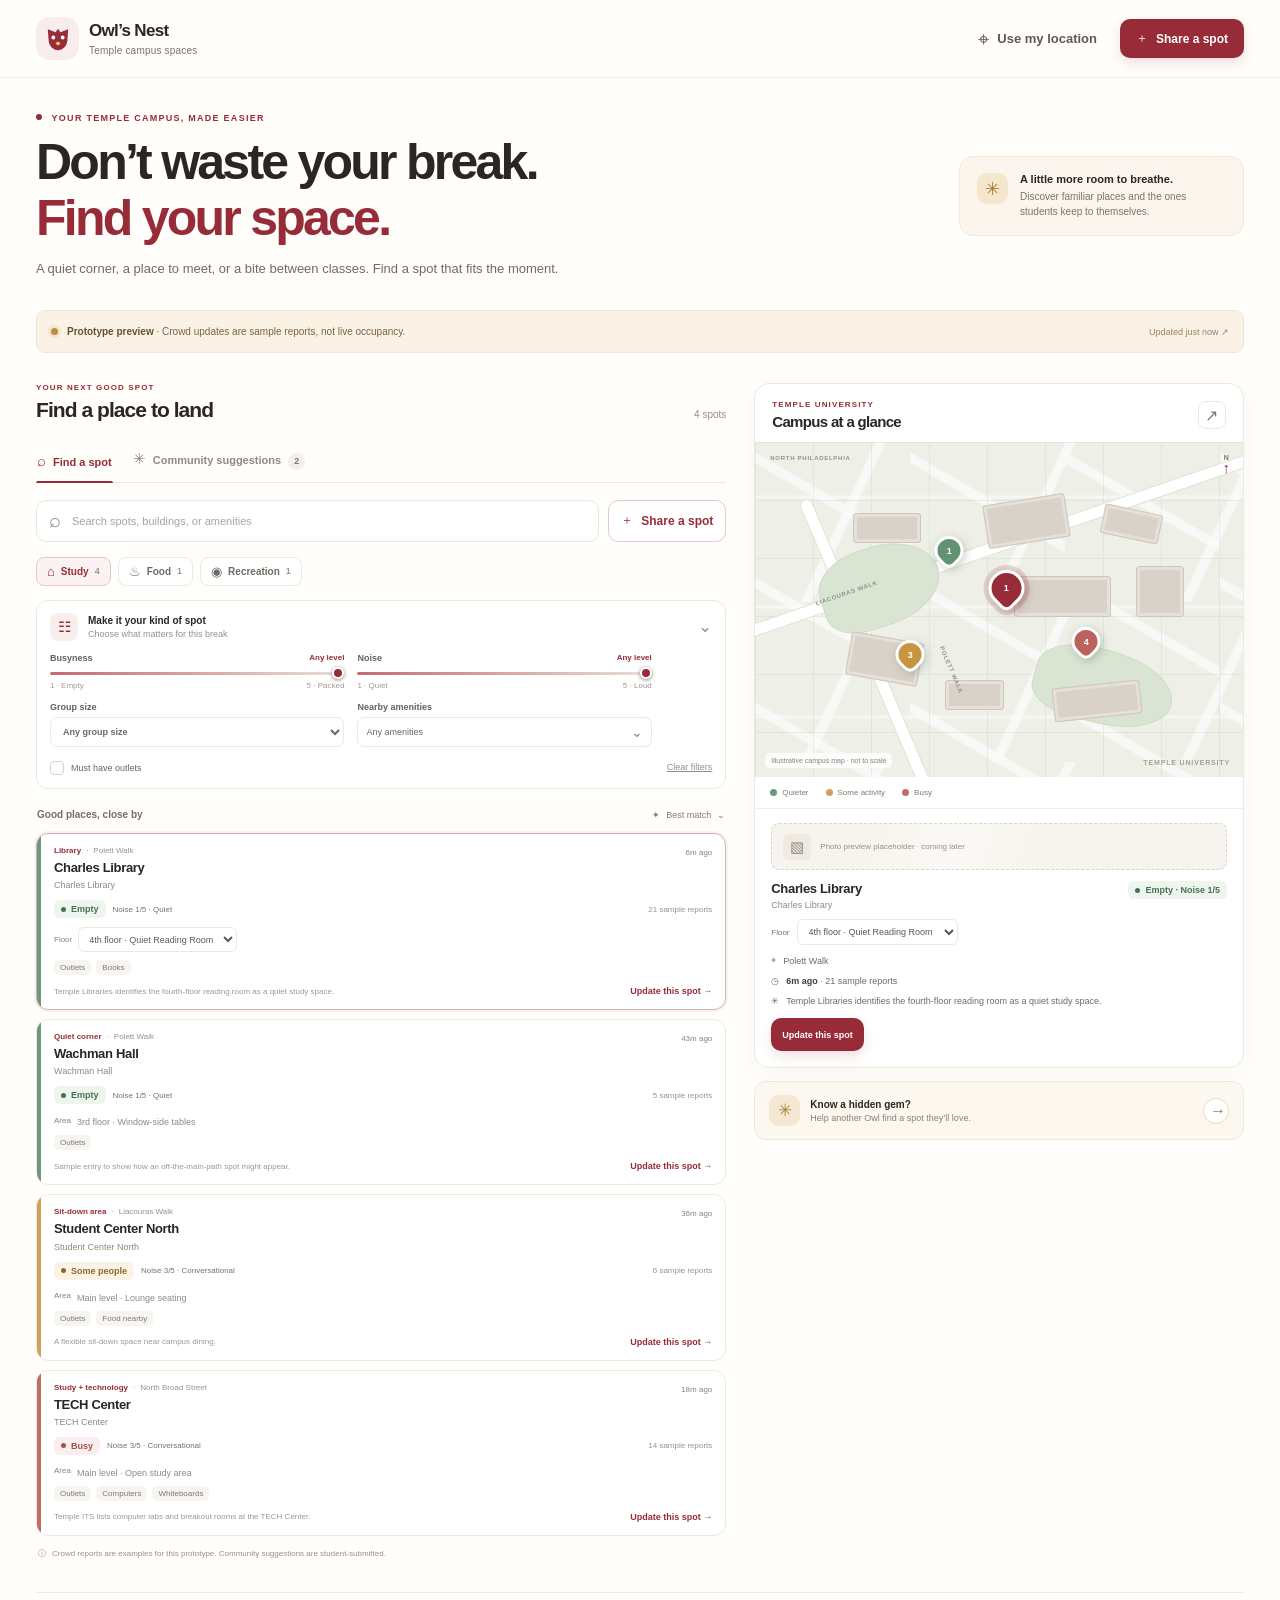
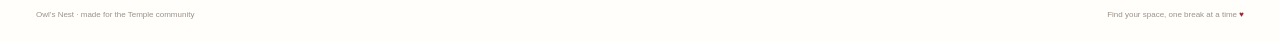
==== index.html @ 3a61d389 "feat: build Owl's Nest campus study finder prototype What changed: Add a responsive campus spot find" ====
<!doctype html>
<html lang="en">
  <head>
    <meta charset="UTF-8" />
    <meta name="viewport" content="width=device-width, initial-scale=1.0" />
    <meta name="theme-color" content="#972c38" />
    <meta name="description" content="Find a study spot around Temple. Browse sample crowd reports, compare floors, and share hidden campus spaces." />
    <title>Owl's Nest — Find your campus space</title>
    <link rel="stylesheet" href="styles.css" />
    <script type="module" src="src/app.js"></script>
  </head>
  <body>
    <header class="site-header">
      <a class="brand" href="#top" aria-label="Owl's Nest home">
        <span class="brand-mark" aria-hidden="true">
          <svg viewBox="0 0 40 40" fill="none"><path d="M8 8.5 17.2 12 20 8l2.8 4 9.2-3.5-1 13.3c-.5 6.7-5.5 11.3-11 11.3S9.5 28.5 9 21.8L8 8.5Z" fill="currentColor"/><path d="M14.5 20.5a2.3 2.3 0 1 0 0-4.6 2.3 2.3 0 0 0 0 4.6ZM25.5 20.5a2.3 2.3 0 1 0 0-4.6 2.3 2.3 0 0 0 0 4.6Z" fill="#fff"/><path d="m17 25 3-2 3 2-3 3-3-3Z" fill="#f3c77b"/></svg>
        </span>
        <span class="brand-copy"><strong>Owl’s Nest</strong><small>Temple campus spaces</small></span>
      </a>
      <nav class="header-actions" aria-label="Main actions">
        <button class="text-button" id="location-button" type="button" aria-label="Use my location"><span aria-hidden="true">⌖</span> Use my location</button>
        <button class="button button-primary header-submit" id="header-suggest" type="button"><span aria-hidden="true">＋</span> Share a spot</button>
      </nav>
    </header>

    <main id="top" class="page-shell">
      <section class="hero" aria-labelledby="hero-title">
        <div class="hero-copy">
          <p class="eyebrow"><span class="eyebrow-dot"></span> YOUR TEMPLE CAMPUS, MADE EASIER</p>
          <h1 id="hero-title">Don’t waste your break.<br /><span>Find your space.</span></h1>
          <p class="hero-description">A quiet corner, a place to meet, or a bite between classes. Find a spot that fits the moment.</p>
        </div>
        <div class="hero-note"><span class="hero-note-icon" aria-hidden="true">✳</span><span><strong>A little more room to breathe.</strong><small>Discover familiar places and the ones students keep to themselves.</small></span></div>
      </section>

      <section class="demo-banner" aria-label="Prototype data notice">
        <span class="demo-pulse" aria-hidden="true"></span>
        <span><strong>Prototype preview</strong> · Crowd updates are sample reports, not live occupancy.</span>
        <span class="banner-time">Updated just now <span aria-hidden="true">↗</span></span>
      </section>

      <div class="workspace">
        <section class="discover-column" aria-label="Find campus spots">
          <div class="section-heading">
            <div><p class="eyebrow">YOUR NEXT GOOD SPOT</p><h2>Find a place to land</h2></div>
            <span class="result-count" id="result-count">— spots</span>
          </div>

          <div class="primary-tabs" role="tablist" aria-label="Spot collection">
            <button class="primary-tab is-active" type="button" role="tab" aria-selected="true" data-tab="study"><span aria-hidden="true">⌕</span> Find a spot</button>
            <button class="primary-tab" type="button" role="tab" aria-selected="false" data-tab="community"><span aria-hidden="true">✳</span> Community suggestions <span class="tab-count" id="community-count">0</span></button>
          </div>

          <div class="search-row">
            <label class="search-box"><span aria-hidden="true">⌕</span><span class="sr-only">Search spots and buildings</span><input id="search-input" type="search" placeholder="Search spots, buildings, or amenities" autocomplete="off" /></label>
            <button class="button button-outline share-inline" id="share-button" type="button"><span aria-hidden="true">＋</span> Share a spot</button>
          </div>

          <div class="category-tabs" id="category-tabs" aria-label="Spot category">
            <button type="button" class="category-chip is-active" data-category="study"><span aria-hidden="true">⌂</span> Study <span class="chip-small">4</span></button>
            <button type="button" class="category-chip" data-category="food"><span aria-hidden="true">♨</span> Food <span class="chip-small">1</span></button>
            <button type="button" class="category-chip" data-category="recreation"><span aria-hidden="true">◉</span> Recreation <span class="chip-small">1</span></button>
          </div>

          <details class="filter-panel" open>
            <summary><span class="filter-summary-icon" aria-hidden="true">☷</span><span><strong>Make it your kind of spot</strong><small>Choose what matters for this break</small></span><span class="filter-chevron" aria-hidden="true">⌄</span></summary>
            <div class="filter-content">
              <div class="filter-grid">
                <label class="filter-control">Busyness <span class="range-caption" id="busyness-caption">Any level</span><input id="busyness-filter" type="range" min="1" max="5" value="5" /><span class="range-ends"><span>1 · Empty</span><span>5 · Packed</span></span></label>
                <label class="filter-control">Noise <span class="range-caption" id="noise-caption">Any level</span><input id="noise-filter" type="range" min="1" max="5" value="5" /><span class="range-ends"><span>1 · Quiet</span><span>5 · Loud</span></span></label>
                <label class="filter-control">Group size<select id="group-filter"><option value="any">Any group size</option><option value="solo">Just me</option><option value="small">Small group</option><option value="large">Larger group</option></select></label>
                <div class="filter-control amenity-filter-control"><span>Nearby amenities</span><details class="amenity-filter" id="amenity-filter">
                  <summary id="amenity-filter-summary">Any amenities <span aria-hidden="true">⌄</span></summary>
                  <div class="amenity-filter-options">
                    <small class="amenity-filter-hint">Spots must have every selected amenity</small>
                    <label><input type="checkbox" value="outlets" /><span>Outlets</span></label>
                    <label><input type="checkbox" value="computers" /><span>Computers</span></label>
                    <label><input type="checkbox" value="whiteboards" /><span>Whiteboards</span></label>
                    <label><input type="checkbox" value="books" /><span>Books</span></label>
                    <label><input type="checkbox" value="games" /><span>Games</span></label>
                    <label><input type="checkbox" value="food" /><span>Food nearby</span></label>
                  </div>
                </details></div>
              </div>
              <label class="check-filter"><input id="outlets-filter" type="checkbox" /><span class="custom-check" aria-hidden="true"></span><span>Must have outlets</span></label>
              <button id="clear-filters" class="clear-filters" type="button">Clear filters</button>
            </div>
          </details>

          <div class="list-toolbar"><p id="result-summary">Good places, close by</p><button class="sort-button" id="sort-button" type="button" aria-label="Sort spots by relevance">✦ <span>Best match</span><span aria-hidden="true">⌄</span></button></div>

          <div class="spot-list" id="spot-list" aria-live="polite"></div>
          <div class="empty-state" id="empty-state" hidden><span aria-hidden="true">⌕</span><h3>No spots match those filters</h3><p>Try opening up the busyness or noise filters.</p><button id="empty-clear" class="button button-outline" type="button">Clear filters</button></div>
          <p class="data-footnote"><span aria-hidden="true">ⓘ</span> Crowd reports are examples for this prototype. Community suggestions are student-submitted.</p>
        </section>

        <aside class="map-column" id="map-column" aria-label="Campus map and selected spot">
          <div class="map-card">
            <div class="map-topline"><div><p class="eyebrow">TEMPLE UNIVERSITY</p><h2>Campus at a glance</h2></div><button class="map-expand" type="button" id="map-expand" aria-label="Show map view">↗</button></div>
            <div class="map-canvas" id="map-canvas" aria-label="Illustrative map of Temple campus">
              <div class="map-grid-lines" aria-hidden="true"></div><div class="map-road road-one" aria-hidden="true"></div><div class="map-road road-two" aria-hidden="true"></div><div class="map-green green-one" aria-hidden="true"></div><div class="map-green green-two" aria-hidden="true"></div>
              <span class="map-label label-north">NORTH PHILADELPHIA</span><span class="map-label label-walk">LIACOURAS WALK</span><span class="map-label label-polett">POLETT WALK</span><span class="map-label label-campus">TEMPLE UNIVERSITY</span>
              <div class="map-buildings" aria-hidden="true"><span class="building-shape shape-a"></span><span class="building-shape shape-b"></span><span class="building-shape shape-c"></span><span class="building-shape shape-d"></span><span class="building-shape shape-e"></span><span class="building-shape shape-f"></span><span class="building-shape shape-g"></span><span class="building-shape shape-h"></span></div>
              <div class="map-markers" id="map-markers"></div>
              <div class="map-compass" aria-hidden="true"><span>N</span><i>↑</i></div>
              <span class="map-scale">Illustrative campus map · not to scale</span>
            </div>
            <div class="map-legend"><span><i class="legend-dot quiet"></i> Quieter</span><span><i class="legend-dot moderate"></i> Some activity</span><span><i class="legend-dot busy"></i> Busy</span></div>
            <div class="selected-panel" id="selected-panel"></div>
          </div>
          <div class="share-callout"><span class="callout-illustration" aria-hidden="true">✳</span><div><strong>Know a hidden gem?</strong><p>Help another Owl find a spot they’ll love.</p></div><button id="callout-share" class="circle-arrow" type="button" aria-label="Share a campus spot">→</button></div>
        </aside>
      </div>
      <footer class="site-footer"><span>Owl’s Nest · made for the Temple community</span><span>Find your space, one break at a time <span aria-hidden="true">♥</span></span></footer>
    </main>

    <div class="mobile-view-toggle" role="group" aria-label="Switch between list and map"><button type="button" class="is-active" data-mobile-view="list">☷ List</button><button type="button" data-mobile-view="map">⌖ Map</button></div>

    <div class="modal-backdrop" id="report-modal" hidden>
      <section class="modal" role="dialog" aria-modal="true" aria-labelledby="report-title" aria-describedby="report-description">
        <button class="modal-close" type="button" data-close-modal aria-label="Close report">×</button>
        <p class="eyebrow"><span class="eyebrow-dot"></span> QUICK CAMPUS CHECK-IN</p>
        <h2 id="report-title">How’s this spot right now?</h2><p id="report-description" class="modal-description">Your quick check-in helps another Owl pick a place that works.</p>
        <form id="report-form">
          <p class="modal-spot" id="report-spot-name"></p>
          <fieldset class="rating-field"><legend>How busy is it?</legend><div class="rating-options" id="busyness-options"></div><div class="rating-help"><span>Room to spread out</span><span>Nearly full</span></div></fieldset>
          <fieldset class="rating-field"><legend>How loud is it?</legend><div class="rating-options" id="noise-options"></div><div class="rating-help"><span>Quiet</span><span>Very loud</span></div></fieldset>
          <label class="optional-note">Anything else? <span>Optional</span><input id="report-note" type="text" maxlength="100" placeholder="e.g. plenty of open tables" /></label>
          <p class="cooldown-note" id="cooldown-note">Guest report · This prototype uses sample data.</p>
          <button class="button button-primary modal-submit" type="submit">Share my update <span aria-hidden="true">→</span></button>
        </form>
      </section>
    </div>

    <div class="modal-backdrop" id="suggest-modal" hidden>
      <section class="modal" role="dialog" aria-modal="true" aria-labelledby="suggest-title">
        <button class="modal-close" type="button" data-close-modal aria-label="Close suggestion form">×</button>
        <p class="eyebrow"><span class="eyebrow-dot"></span> SHARE THE GOOD SPOTS</p>
        <h2 id="suggest-title">Add a campus spot</h2><p class="modal-description">Have a favorite corner? Help another Owl find it.</p>
        <form id="suggest-form">
          <label class="form-field">Spot name<input required id="suggest-name" maxlength="60" placeholder="e.g. Quiet corner by the windows" /></label>
          <label class="form-field">Campus building<input required id="suggest-building" maxlength="80" placeholder="e.g. Wachman Hall" /></label>
          <label class="form-field">Floor <span class="optional-label">Optional</span><input id="suggest-floor" maxlength="30" placeholder="e.g. 3rd floor" /></label>
          <fieldset class="amenity-field"><legend>What’s around? <span class="optional-label">Optional</span></legend><div class="amenity-options"><label><input type="checkbox" value="outlets" /><span>Outlets</span></label><label><input type="checkbox" value="computers" /><span>Computers</span></label><label><input type="checkbox" value="whiteboards" /><span>Whiteboards</span></label><label><input type="checkbox" value="books" /><span>Books</span></label><label><input type="checkbox" value="games" /><span>Games</span></label><label><input type="checkbox" value="food" /><span>Food nearby</span></label></div></fieldset>
          <label class="form-field">A little more detail <span class="optional-label">Optional</span><textarea id="suggest-details" maxlength="180" rows="2" placeholder="What makes this spot useful?"></textarea></label>
          <p class="cooldown-note">Community suggestion · Demo-only, visible in this session.</p>
          <button class="button button-primary modal-submit" type="submit">Share this spot <span aria-hidden="true">→</span></button>
        </form>
      </section>
    </div>

    <div class="toast" id="toast" role="status" aria-live="polite" hidden></div>
  </body>
</html>
---- styles.css ----
:root {
  color-scheme: light;
  --temple: #972c38;
  --temple-deep: #76232d;
  --temple-light: #f8e9eb;
  --ink: #292623;
  --muted: #79736e;
  --line: #ece8e4;
  --paper: #fffefa;
  --surface: #fff;
  --soft: #f8f6f3;
  --green: #447457;
  --amber: #b77b25;
  --rose: #ae4d4a;
  --shadow: 0 16px 42px rgba(52, 38, 26, .08);
  font-family: 'Avenir Next', Avenir, -apple-system, BlinkMacSystemFont, 'Segoe UI', sans-serif;
  font-synthesis: none;
  text-rendering: optimizeLegibility;
}

* { box-sizing: border-box; }
html { scroll-behavior: smooth; }
body { margin: 0; background: var(--paper); color: var(--ink); min-width: 320px; }
body.modal-open { overflow: hidden; }
button, input, select, textarea { font: inherit; }
button { color: inherit; }
button:focus-visible, a:focus-visible, input:focus-visible, select:focus-visible, textarea:focus-visible, summary:focus-visible { outline: 3px solid #cf8b8f; outline-offset: 3px; }
.sr-only { position: absolute; width: 1px; height: 1px; padding: 0; margin: -1px; overflow: hidden; clip: rect(0,0,0,0); white-space: nowrap; border: 0; }

.site-header { height: 78px; border-bottom: 1px solid #f0ece8; padding: 0 max(36px, calc((100vw - 1376px) / 2)); display: flex; align-items: center; justify-content: space-between; background: rgba(255,254,250,.92); position: relative; z-index: 5; }
.brand { display: inline-flex; align-items: center; gap: 10px; text-decoration: none; color: var(--ink); }
.brand-mark { display: grid; place-items: center; width: 43px; height: 43px; color: var(--temple); background: #f8eded; border-radius: 14px; }
.brand-mark svg { width: 34px; height: 34px; }
.brand-copy { display: flex; flex-direction: column; line-height: 1.1; }
.brand-copy strong { font: 800 17px/1.2 'Manrope', sans-serif; letter-spacing: -.04em; }
.brand-copy small { margin-top: 4px; font-size: 10px; color: var(--muted); letter-spacing: .02em; }
.header-actions { display: flex; align-items: center; gap: 14px; }
.text-button, .button { border: 0; cursor: pointer; display: inline-flex; align-items: center; justify-content: center; gap: 8px; text-decoration: none; transition: background .15s ease, border .15s ease, transform .15s ease; }
.text-button { background: none; color: #5f5954; font-size: 13px; font-weight: 600; padding: 11px 9px; border-radius: 10px; }
.text-button:hover { color: var(--temple); background: #faf1f1; }
.text-button span { font-size: 20px; line-height: 0; }
.button { min-height: 42px; padding: 0 16px; border-radius: 10px; font-weight: 700; font-size: 12px; }
.button:hover { transform: translateY(-1px); }
.button-primary { color: #fff; background: var(--temple); box-shadow: 0 5px 12px rgba(151,44,56,.15); }
.button-primary:hover { background: var(--temple-deep); }
.button-outline { color: var(--temple); background: #fff; border: 1px solid #e5c8ca; }
.button-outline:hover { background: #fcf4f4; border-color: #cf9ca0; }
.header-submit { min-height: 39px; }

.page-shell { max-width: 1376px; margin: 0 auto; padding: 0 36px; }
.hero { min-height: 226px; display: flex; align-items: center; justify-content: space-between; padding: 35px 0 31px; gap: 32px; }
.hero-copy { max-width: 730px; }
.eyebrow { margin: 0 0 11px; color: var(--temple); font-size: 9px; font-weight: 800; letter-spacing: .14em; }
.eyebrow-dot { display: inline-block; width: 6px; height: 6px; border-radius: 50%; background: var(--temple); vertical-align: 1px; margin-right: 6px; }
h1, h2, h3, p { margin-top: 0; }
h1, h2, h3 { font-family: 'Avenir Next', Avenir, -apple-system, BlinkMacSystemFont, 'Segoe UI', sans-serif; }
h1 { font-size: clamp(35px, 4vw, 50px); line-height: 1.12; letter-spacing: -.055em; margin: 0; font-weight: 800; }
h1 span { color: var(--temple); }
.hero-description { margin: 12px 0 0; max-width: 540px; font-size: 13px; line-height: 1.65; color: #716a64; }
.hero-note { width: 285px; display: flex; gap: 12px; align-items: flex-start; padding: 16px 17px; background: #fbf5ee; border: 1px solid #f4eadc; border-radius: 14px; }
.hero-note-icon { flex: 0 0 31px; height: 31px; display: grid; place-items: center; border-radius: 10px; color: #ad7a36; background: #f5e7cc; font-size: 18px; }
.hero-note span:last-child { display: flex; flex-direction: column; gap: 4px; }
.hero-note strong { font-size: 11px; }
.hero-note small { color: #7d746c; font-size: 10px; line-height: 1.5; }

.demo-banner { min-height: 43px; padding: 0 14px; display: flex; align-items: center; gap: 9px; background: #fbf2e6; color: #776246; border: 1px solid #f3e5d0; border-radius: 9px; font-size: 10px; }
.demo-banner strong { color: #66512f; }
.demo-pulse { width: 7px; height: 7px; background: #c18a42; border-radius: 50%; box-shadow: 0 0 0 3px rgba(193,138,66,.14); }
.banner-time { margin-left: auto; font-size: 9px; color: #988266; white-space: nowrap; }

.workspace { display: grid; grid-template-columns: minmax(0, 1.17fr) minmax(350px, .83fr); align-items: start; gap: 28px; padding-top: 30px; }
.discover-column { min-width: 0; }
.section-heading { display: flex; justify-content: space-between; align-items: end; margin-bottom: 17px; }
.section-heading .eyebrow { margin-bottom: 6px; font-size: 8px; }
.section-heading h2, .map-topline h2 { margin: 0; font-size: 21px; letter-spacing: -.045em; }
.result-count { padding-bottom: 2px; color: #968d86; font-size: 10px; }
.primary-tabs { display: flex; gap: 19px; border-bottom: 1px solid var(--line); }
.primary-tab { position: relative; border: 0; cursor: pointer; padding: 11px 1px 12px; background: transparent; color: #928981; font-weight: 600; font-size: 11px; white-space: nowrap; }
.primary-tab span:first-child { font-size: 15px; margin-right: 4px; }
.primary-tab.is-active { color: var(--temple); }
.primary-tab.is-active::after { content: ''; height: 2px; position: absolute; bottom: -1px; left: 0; right: 0; background: var(--temple); border-radius: 4px 4px 0 0; }
.tab-count { display: inline-grid; place-items: center; min-width: 17px; height: 17px; margin-left: 4px; border-radius: 9px; background: #f5efeb; color: #82786f; font-size: 9px; padding: 0 4px; }
.search-row { display: flex; gap: 9px; margin-top: 17px; }
.search-box { flex: 1; display: flex; align-items: center; gap: 9px; height: 42px; min-width: 0; padding: 0 12px; border: 1px solid #eae5df; border-radius: 10px; background: #fff; color: #8b837b; }
.search-box > span:first-child { font-size: 20px; }
.search-box input { min-width: 0; width: 100%; outline: 0; border: 0; font-size: 11px; color: var(--ink); background: transparent; }
.search-box input::placeholder { color: #aaa39c; }
.search-box:focus-within { border-color: #ce9da0; box-shadow: 0 0 0 3px rgba(151,44,56,.06); }
.share-inline { min-height: 42px; padding: 0 12px; white-space: nowrap; }
.category-tabs { display: flex; gap: 7px; margin: 15px 0 14px; }
.category-chip { min-height: 29px; display: inline-flex; align-items: center; gap: 6px; padding: 0 10px; border: 1px solid #eee9e4; background: #fff; border-radius: 8px; color: #716a63; font-size: 10px; font-weight: 600; cursor: pointer; }
.category-chip:hover { border-color: #dec2c4; }
.category-chip.is-active { color: var(--temple); border-color: #e7c6c8; background: #fbf2f3; }
.category-chip > span:first-child { font-size: 13px; }
.chip-small { color: #9e958c; font-size: 9px; }
.community-intro { padding: 12px 13px; margin: 13px 0; border-radius: 10px; background: #f8f5f0; color: #655b51; font-size: 10px; line-height: 1.5; }
.community-intro strong { color: #493e35; }

.filter-panel { position: relative; border: 1px solid #eee9e4; border-radius: 12px; background: #fff; }
.filter-panel summary { list-style: none; display: flex; align-items: center; gap: 10px; padding: 12px 13px; cursor: pointer; }
.filter-panel summary::-webkit-details-marker { display: none; }
.filter-summary-icon { display: grid; place-items: center; width: 28px; height: 28px; border-radius: 8px; background: #f8efed; color: var(--temple); font-size: 15px; }
.filter-panel summary > span:nth-child(2) { display: flex; flex-direction: column; gap: 3px; }
.filter-panel summary strong { font-size: 10px; }
.filter-panel summary small { font-size: 9px; color: #989087; }
.filter-chevron { margin-left: auto; color: #9a9087; font-size: 17px; transition: transform .15s ease; }
.filter-panel:not([open]) .filter-chevron { transform: rotate(-90deg); }
.filter-content { position: relative; display: grid; grid-template-columns: 1fr auto; gap: 12px 15px; padding: 0 13px 13px; }
.filter-grid { display: grid; grid-template-columns: repeat(2, minmax(0,1fr)); gap: 12px 13px; }
.filter-control { display: flex; flex-wrap: wrap; align-items: center; justify-content: space-between; gap: 5px 8px; color: #67605a; font-size: 9px; font-weight: 600; }
.filter-control input[type="range"] { flex: 0 0 100%; width: 100%; height: 3px; appearance: none; background: linear-gradient(to right, #c46c72, #eadfd9); border-radius: 3px; outline: 0; margin: 4px 0 1px; }
.filter-control input[type="range"]::-webkit-slider-thumb { appearance: none; width: 12px; height: 12px; border-radius: 50%; background: var(--temple); border: 2px solid #fff; box-shadow: 0 1px 4px #95847a; cursor: pointer; }
.filter-control input[type="range"]::-moz-range-thumb { width: 9px; height: 9px; border-radius: 50%; background: var(--temple); border: 2px solid #fff; box-shadow: 0 1px 4px #95847a; cursor: pointer; }
.filter-control select { width: 100%; height: 30px; padding: 0 8px; border: 1px solid #eee9e4; border-radius: 7px; background: #fff; color: #6e6760; font-size: 9px; }
.amenity-filter-control { display: block; }
.amenity-filter { position: relative; width: 100%; margin-top: 5px; }
.amenity-filter summary { display: flex; align-items: center; justify-content: space-between; min-height: 30px; padding: 0 8px; list-style: none; border: 1px solid #eee9e4; border-radius: 7px; background: #fff; color: #6e6760; font-size: 9px; font-weight: 400; cursor: pointer; }
.amenity-filter summary::-webkit-details-marker { display: none; }
.amenity-filter summary span { color: #8d8379; font-size: 14px; }
.amenity-filter[open] summary { border-color: #d8b1b3; border-radius: 7px 7px 0 0; }
.amenity-filter-options { position: absolute; z-index: 4; top: calc(100% - 1px); left: 0; right: 0; display: grid; gap: 1px; padding: 5px; border: 1px solid #d8b1b3; border-radius: 0 0 8px 8px; background: #fff; box-shadow: 0 8px 18px rgba(52,38,26,.12); }
.amenity-filter-hint { padding: 4px 5px 6px; color: #968b80; font-size: 8px; }
.amenity-filter-options label { display: flex; align-items: center; gap: 7px; min-height: 27px; padding: 0 5px; border-radius: 5px; color: #655d55; font-size: 9px; cursor: pointer; }
.amenity-filter-options label:hover { background: #faf5f3; }
.amenity-filter-options input { accent-color: var(--temple); }
.range-caption { font-size: 8px; color: var(--temple); font-weight: 700; }
.range-ends { flex: 0 0 100%; display: flex; justify-content: space-between; color: #a29a92; font-size: 8px; font-weight: 400; }
.check-filter { display: inline-flex; gap: 7px; align-items: center; align-self: end; grid-column: 1; color: #6b645d; font-size: 9px; cursor: pointer; }
.check-filter input { position: absolute; opacity: 0; }
.custom-check { width: 14px; height: 14px; display: inline-grid; place-items: center; border: 1px solid #d9d2cb; border-radius: 4px; background: #fff; }
.check-filter input:checked + .custom-check { border-color: var(--temple); background: var(--temple); }
.check-filter input:checked + .custom-check::after { content: '✓'; color: white; font-size: 10px; }
.check-filter input:focus-visible + .custom-check { outline: 3px solid #cf8b8f; outline-offset: 2px; }
.clear-filters { grid-column: 2; grid-row: 2; justify-self: end; border: 0; background: transparent; color: #9a8e84; font-size: 9px; text-decoration: underline; cursor: pointer; padding: 3px 0; }
.clear-filters:hover { color: var(--temple); }
.list-toolbar { margin: 17px 1px 9px; display: flex; justify-content: space-between; align-items: center; }
.list-toolbar p { margin: 0; font-size: 10px; color: #756e66; font-weight: 600; }
.sort-button { display: inline-flex; gap: 6px; align-items: center; border: 0; background: none; color: #837a70; font-size: 9px; cursor: pointer; padding: 4px 0; }
.sort-button:first-letter { color: var(--temple); }
.spot-list { display: grid; gap: 9px; }
.spot-card { display: grid; grid-template-columns: 4px minmax(0,1fr); overflow: hidden; min-height: 142px; border: 1px solid #eee9e4; border-radius: 12px; background: #fff; transition: border .15s ease, box-shadow .15s ease, transform .15s ease; cursor: pointer; }
.spot-card:hover { border-color: #dec3c4; box-shadow: 0 6px 20px rgba(70,46,38,.05); transform: translateY(-1px); }
.spot-card.is-selected { border-color: #d8b0b2; box-shadow: 0 0 0 2px rgba(151,44,56,.06); }
.spot-accent { height: 100%; background: #d6d1c9; }
.spot-accent.status-quiet { background: #6b987a; }
.spot-accent.status-some { background: #d0a156; }
.spot-accent.status-busy { background: #c36b65; }
.spot-content { padding: 12px 13px 11px; min-width: 0; }
.spot-topline { display: flex; align-items: flex-start; justify-content: space-between; gap: 10px; }
.spot-title-wrap { min-width: 0; }
.spot-overline { display: flex; align-items: center; gap: 5px; margin-bottom: 5px; color: #9a9087; font-size: 8px; }
.spot-overline .spot-type { color: var(--temple); font-weight: 700; }
.spot-title { margin: 0; font-size: 13px; line-height: 1.25; letter-spacing: -.025em; font-weight: 700; }
.spot-title-button { display: block; padding: 0; border: 0; background: transparent; color: inherit; text-align: left; cursor: pointer; }
.spot-title-button:hover { color: var(--temple); }
.spot-building { margin: 4px 0 0; color: #91877e; font-size: 9px; }
.freshness { flex: none; color: #8a8178; font-size: 8px; white-space: nowrap; padding-top: 2px; }
.freshness.is-stale { color: #a36b33; }
.freshness.is-unknown { color: #aaa29a; }
.spot-status-row { display: flex; gap: 7px; align-items: center; margin-top: 10px; }
.status-pill { display: inline-flex; align-items: center; gap: 5px; padding: 4px 7px; border-radius: 6px; background: #eef5ef; color: #477252; font-size: 9px; font-weight: 700; white-space: nowrap; }
.status-pill.status-some { background: #fbf3e5; color: #946828; }
.status-pill.status-busy { background: #fbefed; color: #a45149; }
.status-pill.status-unknown { background: #f4f1ed; color: #82796f; }
.status-pill > i { width: 5px; height: 5px; border-radius: 50%; background: currentColor; }
.noise-label { color: #777068; font-size: 8px; white-space: nowrap; }
.report-count { color: #9b928a; font-size: 8px; white-space: nowrap; margin-left: auto; }
.floor-row { display: flex; align-items: center; gap: 6px; margin-top: 9px; }
.floor-row label { font-size: 8px; color: #8a8178; }
.floor-select { max-width: 180px; height: 25px; padding: 0 6px; border: 1px solid #eee8e2; background: #fff; border-radius: 6px; color: #615a53; font-size: 9px; }
.floor-select:disabled { color: #786f65; background: #faf8f5; }
.spot-tags { display: flex; flex-wrap: wrap; align-items: center; gap: 5px; margin-top: 8px; }
.spot-tag { padding: 3px 6px; border-radius: 5px; background: #f7f5f2; color: #81786e; font-size: 8px; }
.spot-tag.community-tag { color: #785ba0; background: #f3eef9; }
.spot-tag.more-tag { background: transparent; padding-left: 1px; }
.spot-actions { margin-top: 9px; display: flex; justify-content: space-between; align-items: center; }
.spot-subline { max-width: 72%; overflow: hidden; text-overflow: ellipsis; white-space: nowrap; color: #a0978e; font-size: 8px; }
.report-button { border: 0; background: transparent; color: var(--temple); font-size: 9px; font-weight: 700; cursor: pointer; padding: 2px 0 2px 8px; white-space: nowrap; }
.report-button:hover { color: var(--temple-deep); text-decoration: underline; }
.report-button:disabled { cursor: default; color: #958d84; text-decoration: none; }
.suggestion-badge { color: #76569b; background: #f3eef9; }
.empty-state { padding: 35px 20px; text-align: center; background: #fff; border: 1px dashed #e5ddd5; border-radius: 12px; color: #80766d; }
.empty-state > span { font-size: 24px; color: #a89a8e; }
.empty-state h3 { margin: 8px 0 5px; color: var(--ink); font-size: 14px; }
.empty-state p { margin: 0 0 13px; font-size: 10px; }
.data-footnote { display: flex; gap: 6px; margin: 12px 2px 0; color: #999087; font-size: 8px; line-height: 1.5; }

.map-column { position: sticky; top: 17px; min-width: 0; }
.map-card { overflow: hidden; border: 1px solid #ede8e2; border-radius: 15px; background: #fff; box-shadow: 0 7px 23px rgba(55,40,28,.04); }
.map-topline { display: flex; justify-content: space-between; align-items: center; padding: 16px 17px 12px; }
.map-topline .eyebrow { margin-bottom: 4px; font-size: 8px; }
.map-topline h2 { font-size: 15px; }
.map-expand { display: grid; place-items: center; width: 28px; height: 28px; border: 1px solid #eee9e4; border-radius: 8px; background: #fff; color: #81776e; cursor: pointer; }
.map-expand:hover { color: var(--temple); border-color: #ddc1c2; }
.map-canvas { position: relative; min-height: 335px; overflow: hidden; background: #eef0e8; isolation: isolate; }
.map-canvas::before { content: ''; position: absolute; inset: 0; z-index: -2; background-image: linear-gradient(30deg, transparent 48%, rgba(255,255,255,.82) 49%, rgba(255,255,255,.82) 53%, transparent 54%), linear-gradient(115deg, transparent 45%, rgba(255,255,255,.82) 46%, rgba(255,255,255,.82) 49%, transparent 50%), linear-gradient(0deg, transparent 48%, rgba(255,255,255,.65) 49%, rgba(255,255,255,.65) 51%, transparent 52%); background-size: 155px 125px, 190px 160px, 140px 110px; opacity: .72; }
.map-grid-lines { position: absolute; inset: 0; z-index: -1; opacity: .22; background-size: 58px 58px; background-image: linear-gradient(to right, #b6bdb1 1px, transparent 1px), linear-gradient(to bottom, #b6bdb1 1px, transparent 1px); }
.map-road { position: absolute; height: 13px; background: #fff; border: 1px solid #e0e2d8; border-radius: 8px; transform-origin: left center; z-index: -1; }
.road-one { width: 130%; left: -10%; top: 59%; transform: rotate(-19deg); }
.road-two { width: 125%; left: 10%; top: 15%; transform: rotate(67deg); }
.map-green { position: absolute; z-index: -1; background: #d9e4d2; border: 1px solid #cedbc6; border-radius: 45% 55% 55% 35%; }
.green-one { left: 13%; top: 31%; width: 25%; height: 24%; transform: rotate(-18deg); }
.green-two { right: 14%; bottom: 16%; width: 29%; height: 22%; transform: rotate(15deg); }
.map-label { position: absolute; color: #8b9585; letter-spacing: .12em; font-size: 6px; font-weight: 700; white-space: nowrap; }
.label-north { top: 13px; left: 15px; }
.label-walk { top: 44%; left: 12%; transform: rotate(-19deg); }
.label-polett { top: 67%; left: 35%; transform: rotate(67deg); }
.label-campus { right: 13px; bottom: 11px; color: #9da291; font-size: 7px; }
.building-shape { position: absolute; z-index: -1; background: #d9d2c8; border: 1px solid #d0c7bc; border-radius: 3px; box-shadow: inset 0 0 0 3px rgba(255,255,255,.3); }
.shape-a { top: 17%; left: 47%; width: 17%; height: 13%; transform: rotate(-9deg); }
.shape-b { top: 40%; left: 53%; width: 20%; height: 12%; }
.shape-c { top: 58%; left: 19%; width: 15%; height: 13%; transform: rotate(10deg); }
.shape-d { top: 21%; left: 20%; width: 14%; height: 9%; }
.shape-e { top: 72%; left: 61%; width: 18%; height: 10%; transform: rotate(-6deg); }
.shape-f { top: 37%; left: 78%; width: 10%; height: 15%; }
.shape-g { top: 71%; left: 39%; width: 12%; height: 9%; }
.shape-h { top: 20%; left: 71%; width: 12%; height: 9%; transform: rotate(12deg); }
.map-markers { position: absolute; inset: 0; }
.map-marker { position: absolute; z-index: 2; transform: translate(-50%,-50%); width: 29px; height: 29px; display: grid; place-items: center; border: 3px solid #fff; border-radius: 50% 50% 50% 8px; rotate: -45deg; background: #629272; box-shadow: 0 3px 9px rgba(47,70,50,.25); color: #fff; cursor: pointer; }
.map-marker > span { rotate: 45deg; font-size: 9px; font-weight: 800; }
.map-marker.status-some { background: #c79440; }
.map-marker.status-busy { background: #bb625d; }
.map-marker.is-selected { z-index: 3; width: 36px; height: 36px; background: var(--temple); box-shadow: 0 0 0 5px rgba(151,44,56,.16), 0 4px 10px rgba(90,37,42,.3); }
.map-marker:focus-visible { outline: 3px solid #72212c; outline-offset: 4px; }
.map-compass { position: absolute; top: 12px; right: 13px; display: flex; flex-direction: column; align-items: center; gap: 0; color: #727a6e; font-size: 7px; font-weight: 700; }
.map-compass i { color: var(--temple); font-size: 15px; font-style: normal; line-height: .9; }
.map-scale { position: absolute; left: 10px; bottom: 9px; padding: 4px 6px; border-radius: 5px; background: rgba(255,255,255,.77); color: #85877e; font-size: 7px; }
.map-legend { display: flex; justify-content: flex-start; gap: 17px; padding: 11px 15px; border-bottom: 1px solid #f0ece8; color: #827970; font-size: 8px; }
.map-legend span { display: inline-flex; align-items: center; gap: 5px; }
.legend-dot { display: inline-block; width: 7px; height: 7px; border-radius: 50%; background: #6b987a; }
.legend-dot.moderate { background: #d0a156; }
.legend-dot.busy { background: #c36b65; }
.selected-panel { padding: 14px 16px 16px; min-height: 142px; }
.photo-placeholder { display: flex; align-items: center; gap: 9px; min-height: 47px; margin-bottom: 11px; padding: 8px 11px; border: 1px dashed #ddd5cc; border-radius: 8px; background: linear-gradient(110deg, #f7f4ef 20%, #fbf9f5 40%, #f7f4ef 60%); color: #988e84; font-size: 8px; }
.photo-placeholder span:first-child { display: grid; place-items: center; width: 28px; height: 26px; border-radius: 6px; background: #eee9e1; color: #93887d; font-size: 15px; }
.selected-floor-control { display: flex; align-items: center; gap: 7px; margin-top: 9px; color: #7d746b; font-size: 8px; }
.selected-floor-control select { max-width: 240px; height: 26px; padding: 0 7px; border: 1px solid #eee8e2; border-radius: 6px; background: #fff; color: #5f574f; font-size: 9px; }
.selected-heading { display: flex; justify-content: space-between; gap: 12px; align-items: start; }
.selected-heading h3 { margin: 0; font-size: 13px; letter-spacing: -.025em; }
.selected-heading p { margin: 4px 0 0; color: #928980; font-size: 9px; }
.selected-detail { display: flex; gap: 7px; align-items: center; margin-top: 10px; color: #716960; font-size: 9px; }
.selected-detail strong { color: #453f39; }
.selected-actions { display: flex; gap: 8px; margin-top: 12px; }
.selected-actions .button { min-height: 33px; font-size: 9px; padding: 0 11px; }
.selected-empty { display: grid; place-items: center; min-height: 112px; color: #91877e; font-size: 10px; text-align: center; }
.share-callout { margin-top: 13px; display: flex; align-items: center; gap: 10px; padding: 13px 14px; border: 1px solid #f0e6d9; border-radius: 12px; background: #fcf7ef; }
.callout-illustration { width: 31px; height: 31px; display: grid; place-items: center; border-radius: 10px; background: #f4e8d2; color: #ad803f; font-size: 17px; }
.share-callout div { min-width: 0; flex: 1; }
.share-callout strong { display: block; font-size: 10px; }
.share-callout p { margin: 3px 0 0; color: #8b8074; font-size: 9px; }
.circle-arrow { flex: none; display: grid; place-items: center; width: 26px; height: 26px; border: 1px solid #ecdcc4; border-radius: 50%; background: #fff; color: #9a7137; cursor: pointer; }
.circle-arrow:hover { border-color: #c6a36c; }
.site-footer { margin-top: 32px; padding: 17px 0 22px; display: flex; justify-content: space-between; border-top: 1px solid #efebe7; color: #9b928a; font-size: 8px; }
.site-footer span:last-child span { color: var(--temple); }

.mobile-view-toggle { display: none; }
.modal-backdrop { position: fixed; inset: 0; z-index: 20; display: grid; place-items: center; padding: 20px; background: rgba(39,31,28,.43); backdrop-filter: blur(4px); }
.modal-backdrop[hidden], .toast[hidden] { display: none; }
.modal { position: relative; width: min(100%, 460px); max-height: min(90vh, 760px); overflow: auto; padding: 28px; border-radius: 18px; background: #fffefa; box-shadow: 0 24px 70px rgba(30,20,14,.22); animation: modal-in .17s ease-out; }
@keyframes modal-in { from { opacity: 0; transform: translateY(7px) scale(.99); } to { opacity: 1; transform: translateY(0) scale(1); } }
.modal-close { position: absolute; top: 15px; right: 15px; width: 30px; height: 30px; display: grid; place-items: center; border: 0; border-radius: 50%; background: #f6f2ed; color: #716960; cursor: pointer; font-size: 19px; }
.modal-close:hover { background: #eee7e0; }
.modal h2 { max-width: 350px; margin: 0 0 7px; font-size: 24px; line-height: 1.2; letter-spacing: -.05em; }
.modal .eyebrow { margin-bottom: 13px; }
.modal-description { margin: 0 0 17px; color: #81786f; font-size: 11px; line-height: 1.5; }
.modal-spot { margin: 0 0 16px; padding: 10px 11px; border-radius: 8px; background: #f7f3ef; color: #514940; font-size: 11px; font-weight: 700; }
.rating-field, .amenity-field { min-width: 0; padding: 0; margin: 0 0 17px; border: 0; }
.rating-field legend, .amenity-field legend { margin-bottom: 9px; color: #413b36; font-size: 11px; font-weight: 700; }
.rating-options { display: grid; grid-template-columns: repeat(5, 1fr); gap: 6px; }
.rating-choice input { position: absolute; opacity: 0; pointer-events: none; }
.rating-choice span { display: grid; place-items: center; min-height: 42px; border: 1px solid #eae4de; border-radius: 9px; background: #fff; color: #6b625b; font-weight: 700; font-size: 13px; cursor: pointer; transition: .15s ease; }
.rating-choice small { display: block; margin-top: -7px; text-align: center; color: #988e84; font-size: 7px; font-weight: 500; }
.rating-choice input:checked + span { color: var(--temple); border-color: #d3a1a4; background: #fbf2f2; box-shadow: 0 0 0 2px rgba(151,44,56,.05); }
.rating-choice input:focus-visible + span { outline: 3px solid #cf8b8f; outline-offset: 2px; }
.rating-help { display: flex; justify-content: space-between; margin-top: 6px; color: #a1988f; font-size: 8px; }
.optional-note, .form-field { display: flex; flex-direction: column; gap: 6px; margin-bottom: 14px; color: #453f39; font-size: 10px; font-weight: 700; }
.optional-note > span, .optional-label { color: #a0978f; font-size: 8px; font-weight: 400; }
.optional-note input, .form-field input, .form-field textarea { width: 100%; padding: 10px 11px; border: 1px solid #e9e3dc; border-radius: 8px; background: #fff; color: var(--ink); font-size: 10px; resize: vertical; }
.optional-note input::placeholder, .form-field input::placeholder, .form-field textarea::placeholder { color: #aaa29a; }
.cooldown-note { margin: 12px 0; color: #8e847b; font-size: 8px; line-height: 1.5; }
.modal-submit { width: 100%; min-height: 44px; justify-content: space-between; padding: 0 14px; }
.modal-submit span { font-size: 16px; }
.form-field { position: relative; }
.form-field .optional-label { position: absolute; top: 0; right: 0; }
.amenity-field legend .optional-label { margin-left: 4px; }
.amenity-options { display: flex; flex-wrap: wrap; gap: 6px; }
.amenity-options label { cursor: pointer; }
.amenity-options input { position: absolute; opacity: 0; }
.amenity-options span { display: inline-flex; min-height: 28px; align-items: center; padding: 0 9px; border: 1px solid #eae4de; border-radius: 7px; background: #fff; color: #776e65; font-size: 9px; }
.amenity-options input:checked + span { border-color: #d5a5a6; background: #fbf2f2; color: var(--temple); }
.amenity-options input:focus-visible + span { outline: 3px solid #cf8b8f; outline-offset: 2px; }
.toast { position: fixed; z-index: 30; bottom: 22px; left: 50%; transform: translateX(-50%); max-width: calc(100% - 28px); padding: 12px 17px; border-radius: 10px; background: #2d2a27; color: #fff; box-shadow: 0 8px 25px rgba(30,20,14,.2); font-size: 10px; text-align: center; animation: modal-in .18s ease-out; }

@media (min-width: 1500px) { .workspace { grid-template-columns: minmax(0, 1.12fr) minmax(390px, .88fr); } }
@media (max-width: 980px) {
  .site-header { padding: 0 24px; }
  .page-shell { padding: 0 24px; }
  .workspace { grid-template-columns: minmax(0, 1fr) minmax(310px, .84fr); gap: 18px; }
  .hero-note { width: 250px; }
  .map-canvas { min-height: 305px; }
  .filter-content { grid-template-columns: 1fr; }
  .check-filter { grid-column: 1; grid-row: auto; }
  .clear-filters { grid-column: 1; grid-row: auto; }
}
@media (max-width: 720px) {
  .site-header { height: 65px; padding: 0 17px; }
  .brand-mark { width: 37px; height: 37px; border-radius: 12px; }
  .brand-mark svg { width: 30px; height: 30px; }
  .brand-copy strong { font-size: 15px; }
  .brand-copy small { font-size: 9px; }
  .header-actions { gap: 4px; }
  .text-button { width: 37px; height: 37px; padding: 0; overflow: hidden; white-space: nowrap; font-size: 0; gap: 0; justify-content: center; }
  .text-button span { font-size: 21px; }
  .header-submit { display: none; }
  .page-shell { padding: 0 16px; }
  .hero { display: block; min-height: 0; padding: 29px 0 23px; }
  .hero .eyebrow { font-size: 8px; }
  h1 { font-size: clamp(34px, 9vw, 45px); }
  .hero-description { max-width: 430px; margin-top: 10px; font-size: 11px; }
  .hero-note { display: none; }
  .demo-banner { min-height: 42px; padding: 7px 10px; gap: 8px; font-size: 9px; line-height: 1.4; }
  .banner-time { display: none; }
  .workspace { display: block; padding-top: 22px; }
  .section-heading { margin-bottom: 12px; }
  .section-heading h2 { font-size: 19px; }
  .section-heading .eyebrow { font-size: 7px; }
  .primary-tabs { gap: 15px; overflow-x: auto; scrollbar-width: none; }
  .primary-tabs::-webkit-scrollbar { display: none; }
  .primary-tab { padding-top: 10px; font-size: 10px; }
  .search-row { gap: 7px; margin-top: 12px; }
  .search-box { height: 40px; padding: 0 10px; }
  .search-box input { font-size: 10px; }
  .share-inline { min-height: 40px; padding: 0 10px; font-size: 10px; }
  .category-tabs { gap: 6px; margin: 12px 0; }
  .category-chip { padding: 0 8px; font-size: 9px; }
  .filter-panel summary { padding: 10px; }
  .filter-content { padding: 0 10px 10px; }
  .filter-grid { gap: 11px 10px; }
  .filter-control { font-size: 8px; }
  .spot-card { min-height: 139px; }
  .spot-content { padding: 11px 11px 10px; }
  .spot-title { font-size: 12px; }
  .map-column { position: fixed; display: none; z-index: 8; inset: 65px 0 63px; overflow-y: auto; padding: 10px 14px 20px; background: var(--paper); }
  body.mobile-map-active .map-column { display: block; }
  body.mobile-map-active .discover-column { display: none; }
  .map-card { max-width: 550px; margin: 0 auto; }
  .map-canvas { min-height: min(55vh, 410px); }
  .share-callout { max-width: 550px; margin: 12px auto; }
  .mobile-view-toggle { position: fixed; display: flex; z-index: 10; left: 50%; bottom: max(12px, env(safe-area-inset-bottom)); transform: translateX(-50%); gap: 3px; padding: 4px; background: #2e2b28; border-radius: 12px; box-shadow: 0 5px 20px rgba(23,18,14,.24); }
  .mobile-view-toggle button { min-width: 78px; height: 33px; padding: 0 10px; border: 0; border-radius: 8px; background: transparent; color: #d7d1cb; font-size: 10px; cursor: pointer; }
  .mobile-view-toggle button.is-active { background: #fff; color: var(--temple); font-weight: 700; }
  .site-footer { margin-top: 22px; margin-bottom: 54px; flex-direction: column; gap: 6px; font-size: 8px; }
  .modal-backdrop { padding: 12px; }
  .modal { padding: 25px 19px 20px; border-radius: 16px; max-height: 92vh; }
  .modal h2 { font-size: 22px; }
}
@media (max-width: 380px) {
  .site-header { padding: 0 12px; }
  .page-shell { padding: 0 12px; }
  .primary-tabs { gap: 12px; }
  .share-inline { gap: 4px; padding: 0 8px; }
  .filter-grid { grid-template-columns: 1fr; }
  .spot-status-row { gap: 5px; }
  .report-count { display: none; }
}
@media (prefers-reduced-motion: reduce) {
  *, *::before, *::after { scroll-behavior: auto !important; animation-duration: .01ms !important; animation-iteration-count: 1 !important; transition-duration: .01ms !important; }
}
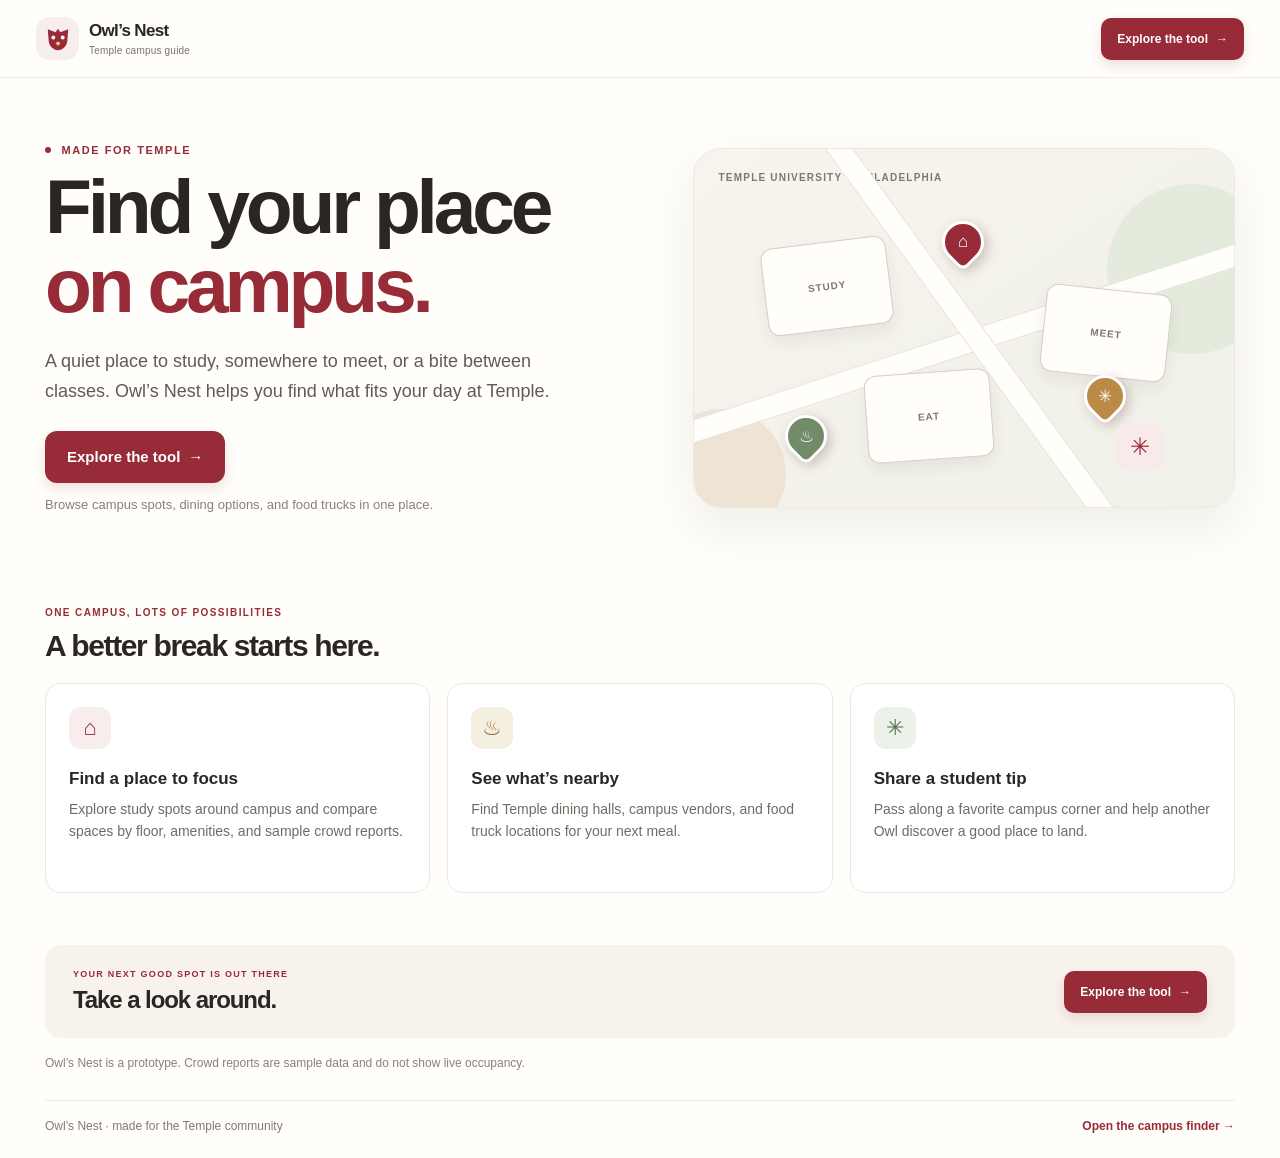
==== commit 98ede1c3: "feat: add Owl's Nest landing page and campus dining map What changed: Add a dedicated welcome page, " ====
--- a/index.html
+++ b/index.html
@@ -4,151 +4,58 @@
     <meta charset="UTF-8" />
     <meta name="viewport" content="width=device-width, initial-scale=1.0" />
     <meta name="theme-color" content="#972c38" />
-    <meta name="description" content="Find a study spot around Temple. Browse sample crowd reports, compare floors, and share hidden campus spaces." />
-    <title>Owl's Nest — Find your campus space</title>
+    <meta name="description" content="Explore study spots, dining, and student recommendations around Temple University with Owl’s Nest." />
+    <title>Owl’s Nest — Your Temple campus guide</title>
     <link rel="stylesheet" href="styles.css" />
-    <script type="module" src="src/app.js"></script>
   </head>
-  <body>
-    <header class="site-header">
-      <a class="brand" href="#top" aria-label="Owl's Nest home">
+  <body class="landing-page">
+    <header class="site-header landing-header">
+      <a class="brand" href="index.html" aria-label="Owl's Nest home">
         <span class="brand-mark" aria-hidden="true">
           <svg viewBox="0 0 40 40" fill="none"><path d="M8 8.5 17.2 12 20 8l2.8 4 9.2-3.5-1 13.3c-.5 6.7-5.5 11.3-11 11.3S9.5 28.5 9 21.8L8 8.5Z" fill="currentColor"/><path d="M14.5 20.5a2.3 2.3 0 1 0 0-4.6 2.3 2.3 0 0 0 0 4.6ZM25.5 20.5a2.3 2.3 0 1 0 0-4.6 2.3 2.3 0 0 0 0 4.6Z" fill="#fff"/><path d="m17 25 3-2 3 2-3 3-3-3Z" fill="#f3c77b"/></svg>
         </span>
-        <span class="brand-copy"><strong>Owl’s Nest</strong><small>Temple campus spaces</small></span>
+        <span class="brand-copy"><strong>Owl’s Nest</strong><small>Temple campus guide</small></span>
       </a>
-      <nav class="header-actions" aria-label="Main actions">
-        <button class="text-button" id="location-button" type="button" aria-label="Use my location"><span aria-hidden="true">⌖</span> Use my location</button>
-        <button class="button button-primary header-submit" id="header-suggest" type="button"><span aria-hidden="true">＋</span> Share a spot</button>
+      <nav class="header-actions" aria-label="Main navigation">
+        <a class="button button-primary" href="explore.html">Explore the tool <span aria-hidden="true">→</span></a>
       </nav>
     </header>
 
-    <main id="top" class="page-shell">
-      <section class="hero" aria-labelledby="hero-title">
-        <div class="hero-copy">
-          <p class="eyebrow"><span class="eyebrow-dot"></span> YOUR TEMPLE CAMPUS, MADE EASIER</p>
-          <h1 id="hero-title">Don’t waste your break.<br /><span>Find your space.</span></h1>
-          <p class="hero-description">A quiet corner, a place to meet, or a bite between classes. Find a spot that fits the moment.</p>
+    <main class="landing-shell">
+      <section class="landing-hero" aria-labelledby="landing-title">
+        <div class="landing-copy">
+          <p class="eyebrow"><span class="eyebrow-dot"></span> MADE FOR TEMPLE</p>
+          <h1 id="landing-title">Find your place<br /><span>on campus.</span></h1>
+          <p class="landing-description">A quiet place to study, somewhere to meet, or a bite between classes. Owl’s Nest helps you find what fits your day at Temple.</p>
+          <a class="button button-primary landing-cta" href="explore.html">Explore the tool <span aria-hidden="true">→</span></a>
+          <p class="landing-note">Browse campus spots, dining options, and food trucks in one place.</p>
         </div>
-        <div class="hero-note"><span class="hero-note-icon" aria-hidden="true">✳</span><span><strong>A little more room to breathe.</strong><small>Discover familiar places and the ones students keep to themselves.</small></span></div>
+        <div class="landing-art" aria-hidden="true">
+          <div class="art-campus-label">TEMPLE UNIVERSITY · PHILADELPHIA</div>
+          <div class="art-walk walk-one"></div><div class="art-walk walk-two"></div>
+          <div class="art-building building-one"><span>STUDY</span></div>
+          <div class="art-building building-two"><span>MEET</span></div>
+          <div class="art-building building-three"><span>EAT</span></div>
+          <div class="art-pin pin-one"><span>⌂</span></div><div class="art-pin pin-two"><span>✳</span></div><div class="art-pin pin-three"><span>♨</span></div>
+          <div class="art-owl">✳</div>
+        </div>
       </section>
 
-      <section class="demo-banner" aria-label="Prototype data notice">
-        <span class="demo-pulse" aria-hidden="true"></span>
-        <span><strong>Prototype preview</strong> · Crowd updates are sample reports, not live occupancy.</span>
-        <span class="banner-time">Updated just now <span aria-hidden="true">↗</span></span>
+      <section class="landing-features" aria-labelledby="features-title">
+        <div class="landing-section-heading"><p class="eyebrow">ONE CAMPUS, LOTS OF POSSIBILITIES</p><h2 id="features-title">A better break starts here.</h2></div>
+        <div class="feature-grid">
+          <article class="feature-card"><span class="feature-icon" aria-hidden="true">⌂</span><h3>Find a place to focus</h3><p>Explore study spots around campus and compare spaces by floor, amenities, and sample crowd reports.</p></article>
+          <article class="feature-card"><span class="feature-icon" aria-hidden="true">♨</span><h3>See what’s nearby</h3><p>Find Temple dining halls, campus vendors, and food truck locations for your next meal.</p></article>
+          <article class="feature-card"><span class="feature-icon" aria-hidden="true">✳</span><h3>Share a student tip</h3><p>Pass along a favorite campus corner and help another Owl discover a good place to land.</p></article>
+        </div>
       </section>
 
-      <div class="workspace">
-        <section class="discover-column" aria-label="Find campus spots">
-          <div class="section-heading">
-            <div><p class="eyebrow">YOUR NEXT GOOD SPOT</p><h2>Find a place to land</h2></div>
-            <span class="result-count" id="result-count">— spots</span>
-          </div>
-
-          <div class="primary-tabs" role="tablist" aria-label="Spot collection">
-            <button class="primary-tab is-active" type="button" role="tab" aria-selected="true" data-tab="study"><span aria-hidden="true">⌕</span> Find a spot</button>
-            <button class="primary-tab" type="button" role="tab" aria-selected="false" data-tab="community"><span aria-hidden="true">✳</span> Community suggestions <span class="tab-count" id="community-count">0</span></button>
-          </div>
-
-          <div class="search-row">
-            <label class="search-box"><span aria-hidden="true">⌕</span><span class="sr-only">Search spots and buildings</span><input id="search-input" type="search" placeholder="Search spots, buildings, or amenities" autocomplete="off" /></label>
-            <button class="button button-outline share-inline" id="share-button" type="button"><span aria-hidden="true">＋</span> Share a spot</button>
-          </div>
-
-          <div class="category-tabs" id="category-tabs" aria-label="Spot category">
-            <button type="button" class="category-chip is-active" data-category="study"><span aria-hidden="true">⌂</span> Study <span class="chip-small">4</span></button>
-            <button type="button" class="category-chip" data-category="food"><span aria-hidden="true">♨</span> Food <span class="chip-small">1</span></button>
-            <button type="button" class="category-chip" data-category="recreation"><span aria-hidden="true">◉</span> Recreation <span class="chip-small">1</span></button>
-          </div>
-
-          <details class="filter-panel" open>
-            <summary><span class="filter-summary-icon" aria-hidden="true">☷</span><span><strong>Make it your kind of spot</strong><small>Choose what matters for this break</small></span><span class="filter-chevron" aria-hidden="true">⌄</span></summary>
-            <div class="filter-content">
-              <div class="filter-grid">
-                <label class="filter-control">Busyness <span class="range-caption" id="busyness-caption">Any level</span><input id="busyness-filter" type="range" min="1" max="5" value="5" /><span class="range-ends"><span>1 · Empty</span><span>5 · Packed</span></span></label>
-                <label class="filter-control">Noise <span class="range-caption" id="noise-caption">Any level</span><input id="noise-filter" type="range" min="1" max="5" value="5" /><span class="range-ends"><span>1 · Quiet</span><span>5 · Loud</span></span></label>
-                <label class="filter-control">Group size<select id="group-filter"><option value="any">Any group size</option><option value="solo">Just me</option><option value="small">Small group</option><option value="large">Larger group</option></select></label>
-                <div class="filter-control amenity-filter-control"><span>Nearby amenities</span><details class="amenity-filter" id="amenity-filter">
-                  <summary id="amenity-filter-summary">Any amenities <span aria-hidden="true">⌄</span></summary>
-                  <div class="amenity-filter-options">
-                    <small class="amenity-filter-hint">Spots must have every selected amenity</small>
-                    <label><input type="checkbox" value="outlets" /><span>Outlets</span></label>
-                    <label><input type="checkbox" value="computers" /><span>Computers</span></label>
-                    <label><input type="checkbox" value="whiteboards" /><span>Whiteboards</span></label>
-                    <label><input type="checkbox" value="books" /><span>Books</span></label>
-                    <label><input type="checkbox" value="games" /><span>Games</span></label>
-                    <label><input type="checkbox" value="food" /><span>Food nearby</span></label>
-                  </div>
-                </details></div>
-              </div>
-              <label class="check-filter"><input id="outlets-filter" type="checkbox" /><span class="custom-check" aria-hidden="true"></span><span>Must have outlets</span></label>
-              <button id="clear-filters" class="clear-filters" type="button">Clear filters</button>
-            </div>
-          </details>
-
-          <div class="list-toolbar"><p id="result-summary">Good places, close by</p><button class="sort-button" id="sort-button" type="button" aria-label="Sort spots by relevance">✦ <span>Best match</span><span aria-hidden="true">⌄</span></button></div>
-
-          <div class="spot-list" id="spot-list" aria-live="polite"></div>
-          <div class="empty-state" id="empty-state" hidden><span aria-hidden="true">⌕</span><h3>No spots match those filters</h3><p>Try opening up the busyness or noise filters.</p><button id="empty-clear" class="button button-outline" type="button">Clear filters</button></div>
-          <p class="data-footnote"><span aria-hidden="true">ⓘ</span> Crowd reports are examples for this prototype. Community suggestions are student-submitted.</p>
-        </section>
-
-        <aside class="map-column" id="map-column" aria-label="Campus map and selected spot">
-          <div class="map-card">
-            <div class="map-topline"><div><p class="eyebrow">TEMPLE UNIVERSITY</p><h2>Campus at a glance</h2></div><button class="map-expand" type="button" id="map-expand" aria-label="Show map view">↗</button></div>
-            <div class="map-canvas" id="map-canvas" aria-label="Illustrative map of Temple campus">
-              <div class="map-grid-lines" aria-hidden="true"></div><div class="map-road road-one" aria-hidden="true"></div><div class="map-road road-two" aria-hidden="true"></div><div class="map-green green-one" aria-hidden="true"></div><div class="map-green green-two" aria-hidden="true"></div>
-              <span class="map-label label-north">NORTH PHILADELPHIA</span><span class="map-label label-walk">LIACOURAS WALK</span><span class="map-label label-polett">POLETT WALK</span><span class="map-label label-campus">TEMPLE UNIVERSITY</span>
-              <div class="map-buildings" aria-hidden="true"><span class="building-shape shape-a"></span><span class="building-shape shape-b"></span><span class="building-shape shape-c"></span><span class="building-shape shape-d"></span><span class="building-shape shape-e"></span><span class="building-shape shape-f"></span><span class="building-shape shape-g"></span><span class="building-shape shape-h"></span></div>
-              <div class="map-markers" id="map-markers"></div>
-              <div class="map-compass" aria-hidden="true"><span>N</span><i>↑</i></div>
-              <span class="map-scale">Illustrative campus map · not to scale</span>
-            </div>
-            <div class="map-legend"><span><i class="legend-dot quiet"></i> Quieter</span><span><i class="legend-dot moderate"></i> Some activity</span><span><i class="legend-dot busy"></i> Busy</span></div>
-            <div class="selected-panel" id="selected-panel"></div>
-          </div>
-          <div class="share-callout"><span class="callout-illustration" aria-hidden="true">✳</span><div><strong>Know a hidden gem?</strong><p>Help another Owl find a spot they’ll love.</p></div><button id="callout-share" class="circle-arrow" type="button" aria-label="Share a campus spot">→</button></div>
-        </aside>
-      </div>
-      <footer class="site-footer"><span>Owl’s Nest · made for the Temple community</span><span>Find your space, one break at a time <span aria-hidden="true">♥</span></span></footer>
+      <section class="landing-invite" aria-label="Explore Owl's Nest">
+        <div><p class="eyebrow">YOUR NEXT GOOD SPOT IS OUT THERE</p><h2>Take a look around.</h2></div>
+        <a class="button button-primary" href="explore.html">Explore the tool <span aria-hidden="true">→</span></a>
+      </section>
+      <p class="landing-disclaimer">Owl’s Nest is a prototype. Crowd reports are sample data and do not show live occupancy.</p>
     </main>
-
-    <div class="mobile-view-toggle" role="group" aria-label="Switch between list and map"><button type="button" class="is-active" data-mobile-view="list">☷ List</button><button type="button" data-mobile-view="map">⌖ Map</button></div>
-
-    <div class="modal-backdrop" id="report-modal" hidden>
-      <section class="modal" role="dialog" aria-modal="true" aria-labelledby="report-title" aria-describedby="report-description">
-        <button class="modal-close" type="button" data-close-modal aria-label="Close report">×</button>
-        <p class="eyebrow"><span class="eyebrow-dot"></span> QUICK CAMPUS CHECK-IN</p>
-        <h2 id="report-title">How’s this spot right now?</h2><p id="report-description" class="modal-description">Your quick check-in helps another Owl pick a place that works.</p>
-        <form id="report-form">
-          <p class="modal-spot" id="report-spot-name"></p>
-          <fieldset class="rating-field"><legend>How busy is it?</legend><div class="rating-options" id="busyness-options"></div><div class="rating-help"><span>Room to spread out</span><span>Nearly full</span></div></fieldset>
-          <fieldset class="rating-field"><legend>How loud is it?</legend><div class="rating-options" id="noise-options"></div><div class="rating-help"><span>Quiet</span><span>Very loud</span></div></fieldset>
-          <label class="optional-note">Anything else? <span>Optional</span><input id="report-note" type="text" maxlength="100" placeholder="e.g. plenty of open tables" /></label>
-          <p class="cooldown-note" id="cooldown-note">Guest report · This prototype uses sample data.</p>
-          <button class="button button-primary modal-submit" type="submit">Share my update <span aria-hidden="true">→</span></button>
-        </form>
-      </section>
-    </div>
-
-    <div class="modal-backdrop" id="suggest-modal" hidden>
-      <section class="modal" role="dialog" aria-modal="true" aria-labelledby="suggest-title">
-        <button class="modal-close" type="button" data-close-modal aria-label="Close suggestion form">×</button>
-        <p class="eyebrow"><span class="eyebrow-dot"></span> SHARE THE GOOD SPOTS</p>
-        <h2 id="suggest-title">Add a campus spot</h2><p class="modal-description">Have a favorite corner? Help another Owl find it.</p>
-        <form id="suggest-form">
-          <label class="form-field">Spot name<input required id="suggest-name" maxlength="60" placeholder="e.g. Quiet corner by the windows" /></label>
-          <label class="form-field">Campus building<input required id="suggest-building" maxlength="80" placeholder="e.g. Wachman Hall" /></label>
-          <label class="form-field">Floor <span class="optional-label">Optional</span><input id="suggest-floor" maxlength="30" placeholder="e.g. 3rd floor" /></label>
-          <fieldset class="amenity-field"><legend>What’s around? <span class="optional-label">Optional</span></legend><div class="amenity-options"><label><input type="checkbox" value="outlets" /><span>Outlets</span></label><label><input type="checkbox" value="computers" /><span>Computers</span></label><label><input type="checkbox" value="whiteboards" /><span>Whiteboards</span></label><label><input type="checkbox" value="books" /><span>Books</span></label><label><input type="checkbox" value="games" /><span>Games</span></label><label><input type="checkbox" value="food" /><span>Food nearby</span></label></div></fieldset>
-          <label class="form-field">A little more detail <span class="optional-label">Optional</span><textarea id="suggest-details" maxlength="180" rows="2" placeholder="What makes this spot useful?"></textarea></label>
-          <p class="cooldown-note">Community suggestion · Demo-only, visible in this session.</p>
-          <button class="button button-primary modal-submit" type="submit">Share this spot <span aria-hidden="true">→</span></button>
-        </form>
-      </section>
-    </div>
-
-    <div class="toast" id="toast" role="status" aria-live="polite" hidden></div>
+    <footer class="landing-footer"><span>Owl’s Nest · made for the Temple community</span><a href="explore.html">Open the campus finder →</a></footer>
   </body>
 </html>
--- a/styles.css
+++ b/styles.css
@@ -354,6 +354,66 @@
   .modal { padding: 25px 19px 20px; border-radius: 16px; max-height: 92vh; }
   .modal h2 { font-size: 22px; }
 }
+
+/* Welcome page */
+.landing-page { background: #fffefa; }
+.landing-header { max-width: 1448px; margin: 0 auto; }
+.landing-shell { width: min(100% - 72px, 1190px); margin: 0 auto; }
+.landing-hero { min-height: 510px; display: grid; grid-template-columns: 1.05fr .95fr; align-items: center; gap: 48px; padding: 45px 0 55px; }
+.landing-copy { max-width: 570px; }
+.landing-copy .eyebrow { font-size: 11px; }
+.landing-copy h1 { font-size: clamp(52px, 6vw, 78px); line-height: 1.02; }
+.landing-copy h1 span { color: var(--temple); }
+.landing-description { max-width: 505px; margin: 23px 0 24px; color: #625b55; font-size: 18px; line-height: 1.65; }
+.landing-cta { min-height: 52px; padding: 0 22px; border-radius: 12px; font-size: 15px; }
+.landing-note { margin: 14px 0 0; color: #898078; font-size: 13px; }
+.landing-art { position: relative; min-height: 360px; overflow: hidden; border: 1px solid #ede9e2; border-radius: 28px; background: linear-gradient(145deg, #f7f4ed, #f0f1e8); box-shadow: 0 20px 50px rgba(52,38,26,.08); }
+.landing-art::before, .landing-art::after { position: absolute; content: ''; border-radius: 50%; background: #e4eadc; }
+.landing-art::before { width: 170px; height: 170px; right: -43px; top: 35px; }
+.landing-art::after { width: 130px; height: 130px; left: -38px; bottom: -32px; background: #efe4d3; }
+.art-campus-label { position: absolute; z-index: 1; top: 23px; left: 25px; color: #777c6d; font-size: 10px; font-weight: 800; letter-spacing: .12em; }
+.art-walk { position: absolute; z-index: 1; height: 23px; border-radius: 20px; background: #fffefa; border: 1px solid #e8e4db; }
+.walk-one { width: 120%; left: -10%; top: 51%; transform: rotate(-18deg); }
+.walk-two { width: 115%; left: -4%; top: 52%; transform: rotate(54deg); }
+.art-building { position: absolute; z-index: 2; display: grid; place-items: center; width: 126px; height: 88px; border: 1px solid #d7cfc2; border-radius: 12px; background: #fffefa; color: #81776c; box-shadow: 0 7px 15px rgba(45,38,28,.07); font-size: 10px; font-weight: 800; letter-spacing: .09em; }
+.building-one { left: 13%; top: 26%; transform: rotate(-7deg); }
+.building-two { right: 12%; top: 39%; transform: rotate(6deg); }
+.building-three { left: 32%; bottom: 13%; transform: rotate(-4deg); }
+.art-pin { position: absolute; z-index: 3; display: grid; place-items: center; width: 42px; height: 42px; border: 3px solid #fff; border-radius: 50% 50% 50% 8px; transform: rotate(-45deg); background: var(--temple); color: #fff; box-shadow: 0 5px 12px rgba(90,37,42,.25); font-size: 17px; }
+.art-pin span { transform: rotate(45deg); }
+.pin-one { top: 20%; left: 46%; }.pin-two { top: 63%; right: 20%; background: #ba8b47; }.pin-three { bottom: 14%; left: 17%; background: #718b69; }
+.art-owl { position: absolute; z-index: 3; right: 13%; bottom: 10%; display: grid; place-items: center; width: 48px; height: 48px; border-radius: 15px; background: #f8e9eb; color: var(--temple); font-size: 24px; }
+.landing-features { padding: 19px 0 40px; }
+.landing-section-heading { margin-bottom: 20px; }
+.landing-section-heading .eyebrow { font-size: 10px; }
+.landing-section-heading h2, .landing-invite h2 { margin: 0; font-size: 30px; letter-spacing: -.045em; }
+.feature-grid { display: grid; grid-template-columns: repeat(3, 1fr); gap: 17px; }
+.feature-card { min-height: 210px; padding: 23px; border: 1px solid var(--line); border-radius: 15px; background: #fff; }
+.feature-icon { display: grid; place-items: center; width: 42px; height: 42px; margin-bottom: 20px; border-radius: 12px; background: #f8eded; color: var(--temple); font-size: 22px; }
+.feature-card:nth-child(2) .feature-icon { background: #f5efdf; color: #946e32; }
+.feature-card:nth-child(3) .feature-icon { background: #edf2e9; color: #56714f; }
+.feature-card h3 { margin: 0 0 9px; font-size: 17px; }
+.feature-card p { margin: 0; color: #726b64; font-size: 14px; line-height: 1.6; }
+.landing-invite { display: flex; align-items: center; justify-content: space-between; gap: 24px; margin: 12px 0 18px; padding: 24px 28px; border-radius: 16px; background: #f8f2ed; }
+.landing-invite .eyebrow { margin-bottom: 7px; font-size: 9px; }
+.landing-invite h2 { font-size: 24px; }
+.landing-invite .button { flex: none; }
+.landing-disclaimer { margin: 0 0 30px; color: #8a8179; font-size: 12px; }
+.landing-footer { display: flex; justify-content: space-between; gap: 16px; max-width: 1190px; margin: 0 auto; padding: 18px 0 25px; border-top: 1px solid #efebe7; color: #827a73; font-size: 12px; }
+.landing-footer a { color: var(--temple); font-weight: 650; text-decoration: none; }
+@media (max-width: 800px) {
+  .landing-header { padding: 0 22px; }
+  .landing-shell { width: min(100% - 44px, 600px); }
+  .landing-hero { min-height: 0; grid-template-columns: 1fr; gap: 32px; padding: 62px 0 40px; }
+  .landing-copy h1 { font-size: clamp(48px, 11vw, 68px); }
+  .landing-description { font-size: 16px; }
+  .landing-art { min-height: 320px; }
+  .feature-grid { grid-template-columns: 1fr; gap: 11px; }
+  .feature-card { min-height: auto; padding: 19px; }
+  .feature-icon { margin-bottom: 14px; }
+  .landing-invite { align-items: flex-start; flex-direction: column; }
+  .landing-footer { width: min(100% - 44px, 600px); flex-direction: column; }
+}
 @media (max-width: 380px) {
   .site-header { padding: 0 12px; }
   .page-shell { padding: 0 12px; }
@@ -366,3 +426,48 @@
 @media (prefers-reduced-motion: reduce) {
   *, *::before, *::after { scroll-behavior: auto !important; animation-duration: .01ms !important; animation-iteration-count: 1 !important; transition-duration: .01ms !important; }
 }
+
+/* Clearer campus map and dining directory. */
+.map-canvas { min-height: 390px; background: #f2f2f0; }
+.map-canvas::before { display: none; }
+.map-canvas iframe { display: block; width: 100%; height: 390px; border: 0; }
+.map-attribution { margin: 0; padding: 9px 15px; border-bottom: 1px solid var(--line); color: var(--muted); font-size: 12px; }
+.map-attribution a, .directory-source { color: var(--temple); font-weight: 600; }
+.selected-panel { display: none; }
+.map-expand { font-size: 17px; }
+.hero-note { display: none; }
+.hero { min-height: 190px; }
+.map-topline h2 { font-size: 18px; }
+.map-topline .eyebrow, .section-heading .eyebrow { font-size: 10px; }
+.primary-tab, .filter-panel summary strong, .filter-control, .category-chip { font-size: 12px; }
+.filter-panel summary small, .search-box input, .demo-banner { font-size: 12px; }
+.spot-type, .spot-building, .freshness, .noise-label, .report-count, .floor-row label, .floor-select, .spot-tag, .spot-subline, .report-button { font-size: 11px; }
+.spot-title { font-size: 16px; }
+.spot-card { min-height: auto; }
+.spot-content { padding: 16px; }
+.spot-accent { width: 4px; }
+.data-footnote { font-size: 11px; }
+.dining-directory { margin-top: 38px; padding: 25px; border: 1px solid var(--line); border-radius: 15px; background: var(--surface); }
+.dining-directory .section-heading { margin-bottom: 18px; }
+.dining-directory .section-heading h2 { margin: 0; font-size: 24px; letter-spacing: -.04em; }
+.directory-source { font-size: 14px; text-decoration: none; white-space: nowrap; }
+.dining-groups { display: grid; grid-template-columns: repeat(3, minmax(0,1fr)); gap: 16px; }
+.dining-group { padding: 17px; border-radius: 11px; background: var(--soft); }
+.dining-group h3 { margin: 0 0 12px; font-size: 16px; }
+.dining-group ul { display: grid; gap: 10px; padding: 0; margin: 0; list-style: none; }
+.dining-group li { color: #403a35; font-size: 14px; line-height: 1.4; }
+.dining-group li span { display: block; margin-top: 2px; color: var(--muted); font-size: 12px; }
+.group-map-link { display: inline-block; margin-top: 14px; color: var(--temple); font-size: 12px; font-weight: 650; text-decoration: none; }
+.group-map-link:hover, .directory-source:hover, .map-attribution a:hover { text-decoration: underline; }
+@media (max-width: 980px) {
+  .map-canvas { min-height: 305px; }
+  .map-canvas iframe { height: 305px; }
+}
+@media (max-width: 720px) {
+  .map-canvas { min-height: min(55vh, 410px); }
+  .map-canvas iframe { height: min(55vh, 410px); }
+  .dining-directory { margin-top: 25px; padding: 17px; }
+  .dining-groups { grid-template-columns: 1fr; gap: 10px; }
+  .dining-directory .section-heading h2 { font-size: 20px; }
+  .dining-group { padding: 14px; }
+}
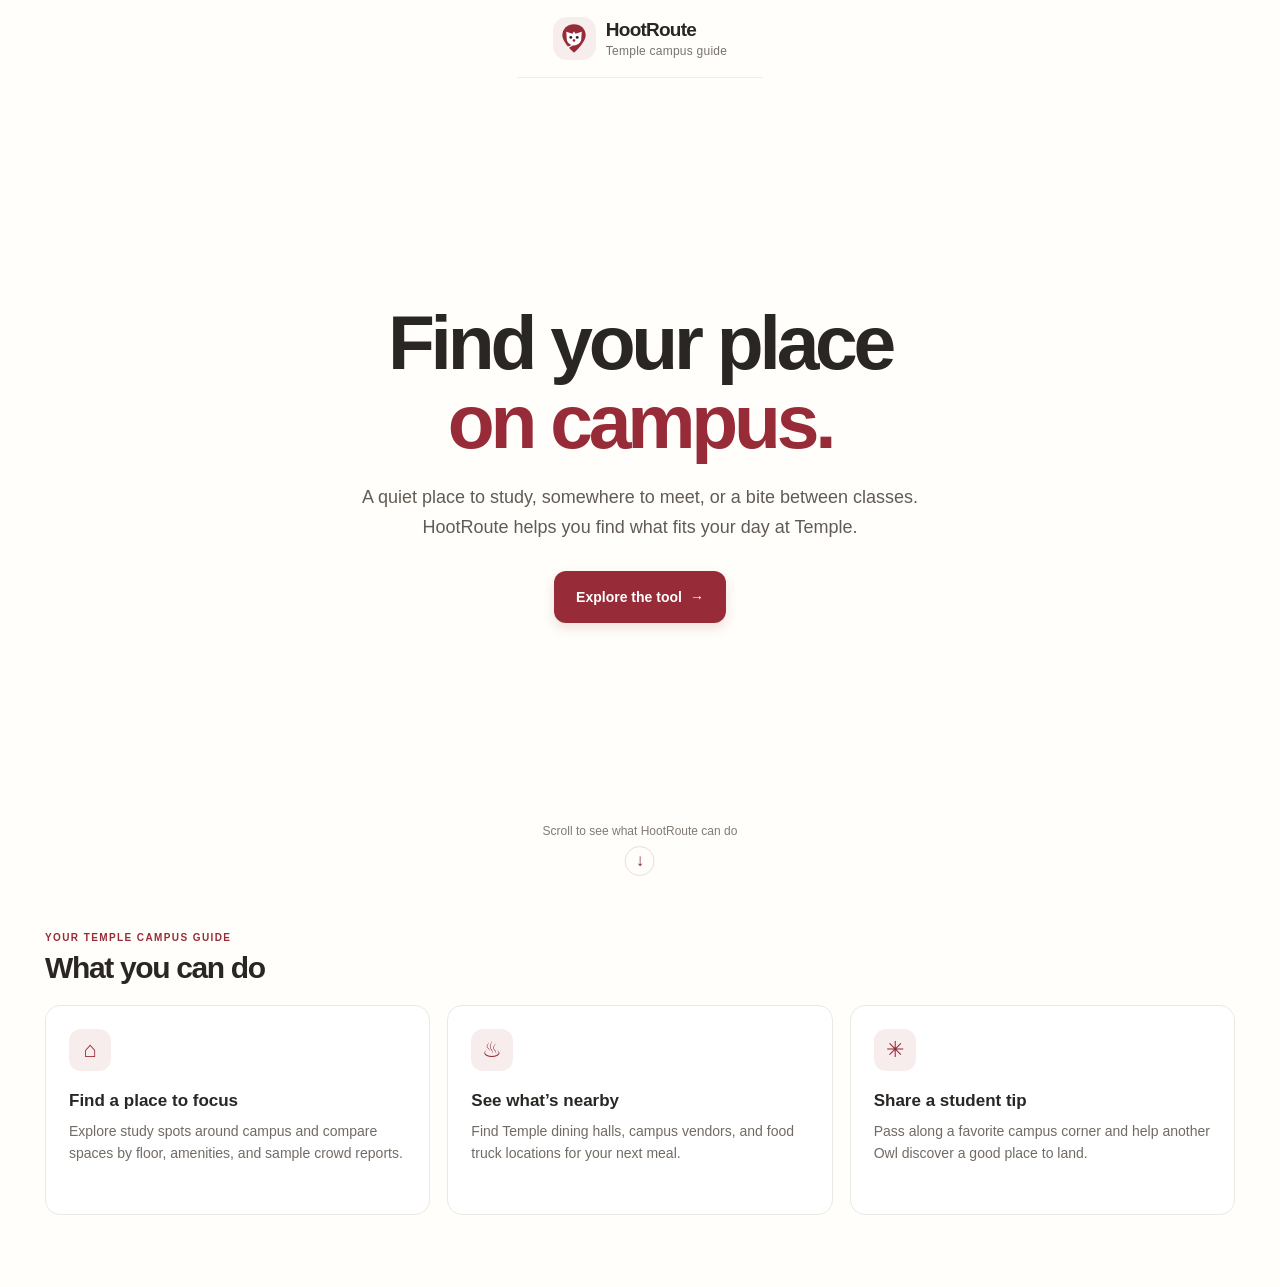
==== commit cc15af2d: "new version of website, new logo, new page organizaiton, new features for map" ====
--- a/index.html
+++ b/index.html
@@ -4,58 +4,56 @@
     <meta charset="UTF-8" />
     <meta name="viewport" content="width=device-width, initial-scale=1.0" />
     <meta name="theme-color" content="#972c38" />
-    <meta name="description" content="Explore study spots, dining, and student recommendations around Temple University with Owl’s Nest." />
-    <title>Owl’s Nest — Your Temple campus guide</title>
+    <meta name="description" content="Explore study spots, dining, and student recommendations around Temple University with HootRoute." />
+    <title>HootRoute — Your Temple campus guide</title>
     <link rel="stylesheet" href="styles.css" />
   </head>
   <body class="landing-page">
     <header class="site-header landing-header">
-      <a class="brand" href="index.html" aria-label="Owl's Nest home">
+      <a class="brand" href="index.html" aria-label="HootRoute home">
         <span class="brand-mark" aria-hidden="true">
-          <svg viewBox="0 0 40 40" fill="none"><path d="M8 8.5 17.2 12 20 8l2.8 4 9.2-3.5-1 13.3c-.5 6.7-5.5 11.3-11 11.3S9.5 28.5 9 21.8L8 8.5Z" fill="currentColor"/><path d="M14.5 20.5a2.3 2.3 0 1 0 0-4.6 2.3 2.3 0 0 0 0 4.6ZM25.5 20.5a2.3 2.3 0 1 0 0-4.6 2.3 2.3 0 0 0 0 4.6Z" fill="#fff"/><path d="m17 25 3-2 3 2-3 3-3-3Z" fill="#f3c77b"/></svg>
+          <img src="assets/hoot-route-logo-1.svg" alt="" />
         </span>
-        <span class="brand-copy"><strong>Owl’s Nest</strong><small>Temple campus guide</small></span>
+        <span class="brand-copy"><strong>HootRoute</strong><small>Temple campus guide</small></span>
       </a>
-      <nav class="header-actions" aria-label="Main navigation">
-        <a class="button button-primary" href="explore.html">Explore the tool <span aria-hidden="true">→</span></a>
-      </nav>
     </header>
 
     <main class="landing-shell">
       <section class="landing-hero" aria-labelledby="landing-title">
         <div class="landing-copy">
-          <p class="eyebrow"><span class="eyebrow-dot"></span> MADE FOR TEMPLE</p>
           <h1 id="landing-title">Find your place<br /><span>on campus.</span></h1>
-          <p class="landing-description">A quiet place to study, somewhere to meet, or a bite between classes. Owl’s Nest helps you find what fits your day at Temple.</p>
+          <p class="landing-description">A quiet place to study, somewhere to meet, or a bite between classes. HootRoute helps you find what fits your day at Temple.</p>
           <a class="button button-primary landing-cta" href="explore.html">Explore the tool <span aria-hidden="true">→</span></a>
-          <p class="landing-note">Browse campus spots, dining options, and food trucks in one place.</p>
         </div>
-        <div class="landing-art" aria-hidden="true">
-          <div class="art-campus-label">TEMPLE UNIVERSITY · PHILADELPHIA</div>
-          <div class="art-walk walk-one"></div><div class="art-walk walk-two"></div>
-          <div class="art-building building-one"><span>STUDY</span></div>
-          <div class="art-building building-two"><span>MEET</span></div>
-          <div class="art-building building-three"><span>EAT</span></div>
-          <div class="art-pin pin-one"><span>⌂</span></div><div class="art-pin pin-two"><span>✳</span></div><div class="art-pin pin-three"><span>♨</span></div>
-          <div class="art-owl">✳</div>
+        <a class="landing-scroll-cue" href="#what-you-can-do">
+          <span>Scroll to see what HootRoute can do</span>
+          <span class="landing-scroll-arrow" aria-hidden="true">↓</span>
+        </a>
+      </section>
+
+      <section class="landing-features" id="what-you-can-do" aria-labelledby="features-title">
+        <div class="landing-section-heading">
+          <p class="eyebrow">YOUR TEMPLE CAMPUS GUIDE</p>
+          <h2 id="features-title">What you can do</h2>
+        </div>
+        <div class="feature-grid">
+          <article class="feature-card">
+            <span class="feature-icon" aria-hidden="true">⌂</span>
+            <h3>Find a place to focus</h3>
+            <p>Explore study spots around campus and compare spaces by floor, amenities, and sample crowd reports.</p>
+          </article>
+          <article class="feature-card">
+            <span class="feature-icon" aria-hidden="true">♨</span>
+            <h3>See what’s nearby</h3>
+            <p>Find Temple dining halls, campus vendors, and food truck locations for your next meal.</p>
+          </article>
+          <article class="feature-card">
+            <span class="feature-icon" aria-hidden="true">✳</span>
+            <h3>Share a student tip</h3>
+            <p>Pass along a favorite campus corner and help another Owl discover a good place to land.</p>
+          </article>
         </div>
       </section>
-
-      <section class="landing-features" aria-labelledby="features-title">
-        <div class="landing-section-heading"><p class="eyebrow">ONE CAMPUS, LOTS OF POSSIBILITIES</p><h2 id="features-title">A better break starts here.</h2></div>
-        <div class="feature-grid">
-          <article class="feature-card"><span class="feature-icon" aria-hidden="true">⌂</span><h3>Find a place to focus</h3><p>Explore study spots around campus and compare spaces by floor, amenities, and sample crowd reports.</p></article>
-          <article class="feature-card"><span class="feature-icon" aria-hidden="true">♨</span><h3>See what’s nearby</h3><p>Find Temple dining halls, campus vendors, and food truck locations for your next meal.</p></article>
-          <article class="feature-card"><span class="feature-icon" aria-hidden="true">✳</span><h3>Share a student tip</h3><p>Pass along a favorite campus corner and help another Owl discover a good place to land.</p></article>
-        </div>
-      </section>
-
-      <section class="landing-invite" aria-label="Explore Owl's Nest">
-        <div><p class="eyebrow">YOUR NEXT GOOD SPOT IS OUT THERE</p><h2>Take a look around.</h2></div>
-        <a class="button button-primary" href="explore.html">Explore the tool <span aria-hidden="true">→</span></a>
-      </section>
-      <p class="landing-disclaimer">Owl’s Nest is a prototype. Crowd reports are sample data and do not show live occupancy.</p>
     </main>
-    <footer class="landing-footer"><span>Owl’s Nest · made for the Temple community</span><a href="explore.html">Open the campus finder →</a></footer>
   </body>
 </html>
--- a/styles.css
+++ b/styles.css
@@ -30,7 +30,7 @@
 .site-header { height: 78px; border-bottom: 1px solid #f0ece8; padding: 0 max(36px, calc((100vw - 1376px) / 2)); display: flex; align-items: center; justify-content: space-between; background: rgba(255,254,250,.92); position: relative; z-index: 5; }
 .brand { display: inline-flex; align-items: center; gap: 10px; text-decoration: none; color: var(--ink); }
 .brand-mark { display: grid; place-items: center; width: 43px; height: 43px; color: var(--temple); background: #f8eded; border-radius: 14px; }
-.brand-mark svg { width: 34px; height: 34px; }
+.brand-mark img { width: 34px; height: 34px; }
 .brand-copy { display: flex; flex-direction: column; line-height: 1.1; }
 .brand-copy strong { font: 800 17px/1.2 'Manrope', sans-serif; letter-spacing: -.04em; }
 .brand-copy small { margin-top: 4px; font-size: 10px; color: var(--muted); letter-spacing: .02em; }
@@ -93,8 +93,8 @@
 .category-chip.is-active { color: var(--temple); border-color: #e7c6c8; background: #fbf2f3; }
 .category-chip > span:first-child { font-size: 13px; }
 .chip-small { color: #9e958c; font-size: 9px; }
-.community-intro { padding: 12px 13px; margin: 13px 0; border-radius: 10px; background: #f8f5f0; color: #655b51; font-size: 10px; line-height: 1.5; }
-.community-intro strong { color: #493e35; }
+.community-intro { margin: 9px 0 12px; padding: 8px 11px; border-radius: 9px; background: #f8f6f3; color: #72685f; font-size: 10px; line-height: 1.4; }
+.category-tabs[hidden] { display: none; }
 
 .filter-panel { position: relative; border: 1px solid #eee9e4; border-radius: 12px; background: #fff; }
 .filter-panel summary { list-style: none; display: flex; align-items: center; gap: 10px; padding: 12px 13px; cursor: pointer; }
@@ -105,7 +105,7 @@
 .filter-panel summary small { font-size: 9px; color: #989087; }
 .filter-chevron { margin-left: auto; color: #9a9087; font-size: 17px; transition: transform .15s ease; }
 .filter-panel:not([open]) .filter-chevron { transform: rotate(-90deg); }
-.filter-content { position: relative; display: grid; grid-template-columns: 1fr auto; gap: 12px 15px; padding: 0 13px 13px; }
+.filter-content { position: relative; display: grid; grid-template-columns: 1fr auto; align-items: end; gap: 12px 15px; padding: 0 13px 13px; }
 .filter-grid { display: grid; grid-template-columns: repeat(2, minmax(0,1fr)); gap: 12px 13px; }
 .filter-control { display: flex; flex-wrap: wrap; align-items: center; justify-content: space-between; gap: 5px 8px; color: #67605a; font-size: 9px; font-weight: 600; }
 .filter-control input[type="range"] { flex: 0 0 100%; width: 100%; height: 3px; appearance: none; background: linear-gradient(to right, #c46c72, #eadfd9); border-radius: 3px; outline: 0; margin: 4px 0 1px; }
@@ -125,13 +125,7 @@
 .amenity-filter-options input { accent-color: var(--temple); }
 .range-caption { font-size: 8px; color: var(--temple); font-weight: 700; }
 .range-ends { flex: 0 0 100%; display: flex; justify-content: space-between; color: #a29a92; font-size: 8px; font-weight: 400; }
-.check-filter { display: inline-flex; gap: 7px; align-items: center; align-self: end; grid-column: 1; color: #6b645d; font-size: 9px; cursor: pointer; }
-.check-filter input { position: absolute; opacity: 0; }
-.custom-check { width: 14px; height: 14px; display: inline-grid; place-items: center; border: 1px solid #d9d2cb; border-radius: 4px; background: #fff; }
-.check-filter input:checked + .custom-check { border-color: var(--temple); background: var(--temple); }
-.check-filter input:checked + .custom-check::after { content: '✓'; color: white; font-size: 10px; }
-.check-filter input:focus-visible + .custom-check { outline: 3px solid #cf8b8f; outline-offset: 2px; }
-.clear-filters { grid-column: 2; grid-row: 2; justify-self: end; border: 0; background: transparent; color: #9a8e84; font-size: 9px; text-decoration: underline; cursor: pointer; padding: 3px 0; }
+.clear-filters { grid-column: 2; grid-row: 1; justify-self: end; border: 0; background: transparent; color: #9a8e84; font-size: 9px; text-decoration: underline; cursor: pointer; padding: 3px 0; }
 .clear-filters:hover { color: var(--temple); }
 .list-toolbar { margin: 17px 1px 9px; display: flex; justify-content: space-between; align-items: center; }
 .list-toolbar p { margin: 0; font-size: 10px; color: #756e66; font-weight: 600; }
@@ -157,13 +151,30 @@
 .freshness { flex: none; color: #8a8178; font-size: 8px; white-space: nowrap; padding-top: 2px; }
 .freshness.is-stale { color: #a36b33; }
 .freshness.is-unknown { color: #aaa29a; }
-.spot-status-row { display: flex; gap: 7px; align-items: center; margin-top: 10px; }
-.status-pill { display: inline-flex; align-items: center; gap: 5px; padding: 4px 7px; border-radius: 6px; background: #eef5ef; color: #477252; font-size: 9px; font-weight: 700; white-space: nowrap; }
-.status-pill.status-some { background: #fbf3e5; color: #946828; }
-.status-pill.status-busy { background: #fbefed; color: #a45149; }
-.status-pill.status-unknown { background: #f4f1ed; color: #82796f; }
-.status-pill > i { width: 5px; height: 5px; border-radius: 50%; background: currentColor; }
-.noise-label { color: #777068; font-size: 8px; white-space: nowrap; }
+.typical-crowd { display: flex; align-items: center; flex-wrap: wrap; gap: 7px; margin-top: 10px; }
+.food-truck-details { display: grid; gap: 5px; margin-top: 12px; color: #71685f; font-size: 11px; line-height: 1.45; }
+.food-truck-details p { margin: 0; }
+.food-truck-details strong { color: #493e35; }
+.food-truck-details a, .food-truck-popup a { color: var(--temple); font-weight: 700; text-decoration: none; }
+.food-truck-details a:hover, .food-truck-popup a:hover { text-decoration: underline; }
+.food-truck-popup { max-width: 250px; line-height: 1.45; }
+.food-truck-popup > strong { display: block; margin-bottom: 7px; font-size: 14px; }
+.food-truck-popup p { margin: 5px 0; font-size: 12px; }
+.food-truck-popup a { display: inline-block; margin-top: 5px; font-size: 12px; }
+.typical-crowd-title { color: #71685f; font-size: 9px; font-weight: 700; }
+.typical-crowd strong { color: #477252; font-size: 9px; }
+.typical-crowd .crowd-level-some + strong { color: #946828; }
+.typical-crowd .crowd-level-busy + strong { color: #a45149; }
+.typical-crowd .crowd-level-unknown + strong { color: #82796f; }
+.crowd-meter { display: inline-flex; align-items: end; gap: 2px; height: 12px; }
+.crowd-meter i { display: block; width: 4px; height: 5px; border-radius: 2px; background: #e5e0da; }
+.crowd-meter i:nth-child(2) { height: 8px; }
+.crowd-meter i:nth-child(3) { height: 11px; }
+.crowd-level-quiet i:nth-child(-n+1), .crowd-level-some i:nth-child(-n+2), .crowd-level-busy i { background: currentColor; }
+.crowd-level-quiet { color: #5e8a6c; }
+.crowd-level-some { color: #b1853e; }
+.crowd-level-busy { color: #b55d56; }
+.crowd-level-unknown { color: #bcb4aa; }
 .report-count { color: #9b928a; font-size: 8px; white-space: nowrap; margin-left: auto; }
 .floor-row { display: flex; align-items: center; gap: 6px; margin-top: 9px; }
 .floor-row label { font-size: 8px; color: #8a8178; }
@@ -190,70 +201,10 @@
 .map-topline { display: flex; justify-content: space-between; align-items: center; padding: 16px 17px 12px; }
 .map-topline .eyebrow { margin-bottom: 4px; font-size: 8px; }
 .map-topline h2 { font-size: 15px; }
-.map-expand { display: grid; place-items: center; width: 28px; height: 28px; border: 1px solid #eee9e4; border-radius: 8px; background: #fff; color: #81776e; cursor: pointer; }
-.map-expand:hover { color: var(--temple); border-color: #ddc1c2; }
 .map-canvas { position: relative; min-height: 335px; overflow: hidden; background: #eef0e8; isolation: isolate; }
-.map-canvas::before { content: ''; position: absolute; inset: 0; z-index: -2; background-image: linear-gradient(30deg, transparent 48%, rgba(255,255,255,.82) 49%, rgba(255,255,255,.82) 53%, transparent 54%), linear-gradient(115deg, transparent 45%, rgba(255,255,255,.82) 46%, rgba(255,255,255,.82) 49%, transparent 50%), linear-gradient(0deg, transparent 48%, rgba(255,255,255,.65) 49%, rgba(255,255,255,.65) 51%, transparent 52%); background-size: 155px 125px, 190px 160px, 140px 110px; opacity: .72; }
-.map-grid-lines { position: absolute; inset: 0; z-index: -1; opacity: .22; background-size: 58px 58px; background-image: linear-gradient(to right, #b6bdb1 1px, transparent 1px), linear-gradient(to bottom, #b6bdb1 1px, transparent 1px); }
-.map-road { position: absolute; height: 13px; background: #fff; border: 1px solid #e0e2d8; border-radius: 8px; transform-origin: left center; z-index: -1; }
-.road-one { width: 130%; left: -10%; top: 59%; transform: rotate(-19deg); }
-.road-two { width: 125%; left: 10%; top: 15%; transform: rotate(67deg); }
-.map-green { position: absolute; z-index: -1; background: #d9e4d2; border: 1px solid #cedbc6; border-radius: 45% 55% 55% 35%; }
-.green-one { left: 13%; top: 31%; width: 25%; height: 24%; transform: rotate(-18deg); }
-.green-two { right: 14%; bottom: 16%; width: 29%; height: 22%; transform: rotate(15deg); }
-.map-label { position: absolute; color: #8b9585; letter-spacing: .12em; font-size: 6px; font-weight: 700; white-space: nowrap; }
-.label-north { top: 13px; left: 15px; }
-.label-walk { top: 44%; left: 12%; transform: rotate(-19deg); }
-.label-polett { top: 67%; left: 35%; transform: rotate(67deg); }
-.label-campus { right: 13px; bottom: 11px; color: #9da291; font-size: 7px; }
-.building-shape { position: absolute; z-index: -1; background: #d9d2c8; border: 1px solid #d0c7bc; border-radius: 3px; box-shadow: inset 0 0 0 3px rgba(255,255,255,.3); }
-.shape-a { top: 17%; left: 47%; width: 17%; height: 13%; transform: rotate(-9deg); }
-.shape-b { top: 40%; left: 53%; width: 20%; height: 12%; }
-.shape-c { top: 58%; left: 19%; width: 15%; height: 13%; transform: rotate(10deg); }
-.shape-d { top: 21%; left: 20%; width: 14%; height: 9%; }
-.shape-e { top: 72%; left: 61%; width: 18%; height: 10%; transform: rotate(-6deg); }
-.shape-f { top: 37%; left: 78%; width: 10%; height: 15%; }
-.shape-g { top: 71%; left: 39%; width: 12%; height: 9%; }
-.shape-h { top: 20%; left: 71%; width: 12%; height: 9%; transform: rotate(12deg); }
-.map-markers { position: absolute; inset: 0; }
-.map-marker { position: absolute; z-index: 2; transform: translate(-50%,-50%); width: 29px; height: 29px; display: grid; place-items: center; border: 3px solid #fff; border-radius: 50% 50% 50% 8px; rotate: -45deg; background: #629272; box-shadow: 0 3px 9px rgba(47,70,50,.25); color: #fff; cursor: pointer; }
-.map-marker > span { rotate: 45deg; font-size: 9px; font-weight: 800; }
-.map-marker.status-some { background: #c79440; }
-.map-marker.status-busy { background: #bb625d; }
-.map-marker.is-selected { z-index: 3; width: 36px; height: 36px; background: var(--temple); box-shadow: 0 0 0 5px rgba(151,44,56,.16), 0 4px 10px rgba(90,37,42,.3); }
-.map-marker:focus-visible { outline: 3px solid #72212c; outline-offset: 4px; }
-.map-compass { position: absolute; top: 12px; right: 13px; display: flex; flex-direction: column; align-items: center; gap: 0; color: #727a6e; font-size: 7px; font-weight: 700; }
-.map-compass i { color: var(--temple); font-size: 15px; font-style: normal; line-height: .9; }
-.map-scale { position: absolute; left: 10px; bottom: 9px; padding: 4px 6px; border-radius: 5px; background: rgba(255,255,255,.77); color: #85877e; font-size: 7px; }
-.map-legend { display: flex; justify-content: flex-start; gap: 17px; padding: 11px 15px; border-bottom: 1px solid #f0ece8; color: #827970; font-size: 8px; }
-.map-legend span { display: inline-flex; align-items: center; gap: 5px; }
-.legend-dot { display: inline-block; width: 7px; height: 7px; border-radius: 50%; background: #6b987a; }
-.legend-dot.moderate { background: #d0a156; }
-.legend-dot.busy { background: #c36b65; }
-.selected-panel { padding: 14px 16px 16px; min-height: 142px; }
-.photo-placeholder { display: flex; align-items: center; gap: 9px; min-height: 47px; margin-bottom: 11px; padding: 8px 11px; border: 1px dashed #ddd5cc; border-radius: 8px; background: linear-gradient(110deg, #f7f4ef 20%, #fbf9f5 40%, #f7f4ef 60%); color: #988e84; font-size: 8px; }
-.photo-placeholder span:first-child { display: grid; place-items: center; width: 28px; height: 26px; border-radius: 6px; background: #eee9e1; color: #93887d; font-size: 15px; }
-.selected-floor-control { display: flex; align-items: center; gap: 7px; margin-top: 9px; color: #7d746b; font-size: 8px; }
-.selected-floor-control select { max-width: 240px; height: 26px; padding: 0 7px; border: 1px solid #eee8e2; border-radius: 6px; background: #fff; color: #5f574f; font-size: 9px; }
-.selected-heading { display: flex; justify-content: space-between; gap: 12px; align-items: start; }
-.selected-heading h3 { margin: 0; font-size: 13px; letter-spacing: -.025em; }
-.selected-heading p { margin: 4px 0 0; color: #928980; font-size: 9px; }
-.selected-detail { display: flex; gap: 7px; align-items: center; margin-top: 10px; color: #716960; font-size: 9px; }
-.selected-detail strong { color: #453f39; }
-.selected-actions { display: flex; gap: 8px; margin-top: 12px; }
-.selected-actions .button { min-height: 33px; font-size: 9px; padding: 0 11px; }
-.selected-empty { display: grid; place-items: center; min-height: 112px; color: #91877e; font-size: 10px; text-align: center; }
-.share-callout { margin-top: 13px; display: flex; align-items: center; gap: 10px; padding: 13px 14px; border: 1px solid #f0e6d9; border-radius: 12px; background: #fcf7ef; }
-.callout-illustration { width: 31px; height: 31px; display: grid; place-items: center; border-radius: 10px; background: #f4e8d2; color: #ad803f; font-size: 17px; }
-.share-callout div { min-width: 0; flex: 1; }
-.share-callout strong { display: block; font-size: 10px; }
-.share-callout p { margin: 3px 0 0; color: #8b8074; font-size: 9px; }
-.circle-arrow { flex: none; display: grid; place-items: center; width: 26px; height: 26px; border: 1px solid #ecdcc4; border-radius: 50%; background: #fff; color: #9a7137; cursor: pointer; }
-.circle-arrow:hover { border-color: #c6a36c; }
 .site-footer { margin-top: 32px; padding: 17px 0 22px; display: flex; justify-content: space-between; border-top: 1px solid #efebe7; color: #9b928a; font-size: 8px; }
 .site-footer span:last-child span { color: var(--temple); }
 
-.mobile-view-toggle { display: none; }
 .modal-backdrop { position: fixed; inset: 0; z-index: 20; display: grid; place-items: center; padding: 20px; background: rgba(39,31,28,.43); backdrop-filter: blur(4px); }
 .modal-backdrop[hidden], .toast[hidden] { display: none; }
 .modal { position: relative; width: min(100%, 460px); max-height: min(90vh, 760px); overflow: auto; padding: 28px; border-radius: 18px; background: #fffefa; box-shadow: 0 24px 70px rgba(30,20,14,.22); animation: modal-in .17s ease-out; }
@@ -299,13 +250,12 @@
   .hero-note { width: 250px; }
   .map-canvas { min-height: 305px; }
   .filter-content { grid-template-columns: 1fr; }
-  .check-filter { grid-column: 1; grid-row: auto; }
   .clear-filters { grid-column: 1; grid-row: auto; }
 }
 @media (max-width: 720px) {
   .site-header { height: 65px; padding: 0 17px; }
   .brand-mark { width: 37px; height: 37px; border-radius: 12px; }
-  .brand-mark svg { width: 30px; height: 30px; }
+  .brand-mark img { width: 30px; height: 30px; }
   .brand-copy strong { font-size: 15px; }
   .brand-copy small { font-size: 9px; }
   .header-actions { gap: 4px; }
@@ -330,7 +280,6 @@
   .search-row { gap: 7px; margin-top: 12px; }
   .search-box { height: 40px; padding: 0 10px; }
   .search-box input { font-size: 10px; }
-  .share-inline { min-height: 40px; padding: 0 10px; font-size: 10px; }
   .category-tabs { gap: 6px; margin: 12px 0; }
   .category-chip { padding: 0 8px; font-size: 9px; }
   .filter-panel summary { padding: 10px; }
@@ -340,15 +289,7 @@
   .spot-card { min-height: 139px; }
   .spot-content { padding: 11px 11px 10px; }
   .spot-title { font-size: 12px; }
-  .map-column { position: fixed; display: none; z-index: 8; inset: 65px 0 63px; overflow-y: auto; padding: 10px 14px 20px; background: var(--paper); }
-  body.mobile-map-active .map-column { display: block; }
-  body.mobile-map-active .discover-column { display: none; }
-  .map-card { max-width: 550px; margin: 0 auto; }
   .map-canvas { min-height: min(55vh, 410px); }
-  .share-callout { max-width: 550px; margin: 12px auto; }
-  .mobile-view-toggle { position: fixed; display: flex; z-index: 10; left: 50%; bottom: max(12px, env(safe-area-inset-bottom)); transform: translateX(-50%); gap: 3px; padding: 4px; background: #2e2b28; border-radius: 12px; box-shadow: 0 5px 20px rgba(23,18,14,.24); }
-  .mobile-view-toggle button { min-width: 78px; height: 33px; padding: 0 10px; border: 0; border-radius: 8px; background: transparent; color: #d7d1cb; font-size: 10px; cursor: pointer; }
-  .mobile-view-toggle button.is-active { background: #fff; color: var(--temple); font-weight: 700; }
   .site-footer { margin-top: 22px; margin-bottom: 54px; flex-direction: column; gap: 6px; font-size: 8px; }
   .modal-backdrop { padding: 12px; }
   .modal { padding: 25px 19px 20px; border-radius: 16px; max-height: 92vh; }
@@ -356,63 +297,37 @@
 }
 
 /* Welcome page */
-.landing-page { background: #fffefa; }
+.landing-page { min-height: 100vh; min-height: 100svh; display: flex; flex-direction: column; background: #fffefa; }
 .landing-header { max-width: 1448px; margin: 0 auto; }
-.landing-shell { width: min(100% - 72px, 1190px); margin: 0 auto; }
-.landing-hero { min-height: 510px; display: grid; grid-template-columns: 1.05fr .95fr; align-items: center; gap: 48px; padding: 45px 0 55px; }
-.landing-copy { max-width: 570px; }
-.landing-copy .eyebrow { font-size: 11px; }
+.landing-shell { width: min(100% - 72px, 1190px); flex: 1; margin: 0 auto; }
+.landing-hero { position: relative; min-height: calc(100vh - 78px); min-height: calc(100svh - 78px); display: grid; place-items: center; padding: 48px 0 100px; text-align: center; }
+.landing-copy { max-width: 760px; margin: 0 auto; }
 .landing-copy h1 { font-size: clamp(52px, 6vw, 78px); line-height: 1.02; }
 .landing-copy h1 span { color: var(--temple); }
-.landing-description { max-width: 505px; margin: 23px 0 24px; color: #625b55; font-size: 18px; line-height: 1.65; }
+.landing-description { max-width: 630px; margin: 23px auto 28px; color: #625b55; font-size: 18px; line-height: 1.65; }
 .landing-cta { min-height: 52px; padding: 0 22px; border-radius: 12px; font-size: 15px; }
-.landing-note { margin: 14px 0 0; color: #898078; font-size: 13px; }
-.landing-art { position: relative; min-height: 360px; overflow: hidden; border: 1px solid #ede9e2; border-radius: 28px; background: linear-gradient(145deg, #f7f4ed, #f0f1e8); box-shadow: 0 20px 50px rgba(52,38,26,.08); }
-.landing-art::before, .landing-art::after { position: absolute; content: ''; border-radius: 50%; background: #e4eadc; }
-.landing-art::before { width: 170px; height: 170px; right: -43px; top: 35px; }
-.landing-art::after { width: 130px; height: 130px; left: -38px; bottom: -32px; background: #efe4d3; }
-.art-campus-label { position: absolute; z-index: 1; top: 23px; left: 25px; color: #777c6d; font-size: 10px; font-weight: 800; letter-spacing: .12em; }
-.art-walk { position: absolute; z-index: 1; height: 23px; border-radius: 20px; background: #fffefa; border: 1px solid #e8e4db; }
-.walk-one { width: 120%; left: -10%; top: 51%; transform: rotate(-18deg); }
-.walk-two { width: 115%; left: -4%; top: 52%; transform: rotate(54deg); }
-.art-building { position: absolute; z-index: 2; display: grid; place-items: center; width: 126px; height: 88px; border: 1px solid #d7cfc2; border-radius: 12px; background: #fffefa; color: #81776c; box-shadow: 0 7px 15px rgba(45,38,28,.07); font-size: 10px; font-weight: 800; letter-spacing: .09em; }
-.building-one { left: 13%; top: 26%; transform: rotate(-7deg); }
-.building-two { right: 12%; top: 39%; transform: rotate(6deg); }
-.building-three { left: 32%; bottom: 13%; transform: rotate(-4deg); }
-.art-pin { position: absolute; z-index: 3; display: grid; place-items: center; width: 42px; height: 42px; border: 3px solid #fff; border-radius: 50% 50% 50% 8px; transform: rotate(-45deg); background: var(--temple); color: #fff; box-shadow: 0 5px 12px rgba(90,37,42,.25); font-size: 17px; }
-.art-pin span { transform: rotate(45deg); }
-.pin-one { top: 20%; left: 46%; }.pin-two { top: 63%; right: 20%; background: #ba8b47; }.pin-three { bottom: 14%; left: 17%; background: #718b69; }
-.art-owl { position: absolute; z-index: 3; right: 13%; bottom: 10%; display: grid; place-items: center; width: 48px; height: 48px; border-radius: 15px; background: #f8e9eb; color: var(--temple); font-size: 24px; }
-.landing-features { padding: 19px 0 40px; }
+.landing-scroll-cue { position: absolute; bottom: 24px; left: 50%; display: flex; flex-direction: column; align-items: center; gap: 8px; transform: translateX(-50%); color: #827a73; font-size: 12px; text-decoration: none; white-space: nowrap; }
+.landing-scroll-cue:hover { color: var(--temple); }
+.landing-scroll-arrow { display: grid; place-items: center; width: 30px; height: 30px; border: 1px solid #e8ded8; border-radius: 50%; color: var(--temple); font-size: 17px; }
+.landing-features { padding: 32px 0 72px; scroll-margin-top: 24px; }
 .landing-section-heading { margin-bottom: 20px; }
-.landing-section-heading .eyebrow { font-size: 10px; }
-.landing-section-heading h2, .landing-invite h2 { margin: 0; font-size: 30px; letter-spacing: -.045em; }
+.landing-section-heading .eyebrow { margin-bottom: 8px; font-size: 10px; }
+.landing-section-heading h2 { margin: 0; font-size: 30px; letter-spacing: -.045em; }
 .feature-grid { display: grid; grid-template-columns: repeat(3, 1fr); gap: 17px; }
 .feature-card { min-height: 210px; padding: 23px; border: 1px solid var(--line); border-radius: 15px; background: #fff; }
 .feature-icon { display: grid; place-items: center; width: 42px; height: 42px; margin-bottom: 20px; border-radius: 12px; background: #f8eded; color: var(--temple); font-size: 22px; }
-.feature-card:nth-child(2) .feature-icon { background: #f5efdf; color: #946e32; }
-.feature-card:nth-child(3) .feature-icon { background: #edf2e9; color: #56714f; }
 .feature-card h3 { margin: 0 0 9px; font-size: 17px; }
 .feature-card p { margin: 0; color: #726b64; font-size: 14px; line-height: 1.6; }
-.landing-invite { display: flex; align-items: center; justify-content: space-between; gap: 24px; margin: 12px 0 18px; padding: 24px 28px; border-radius: 16px; background: #f8f2ed; }
-.landing-invite .eyebrow { margin-bottom: 7px; font-size: 9px; }
-.landing-invite h2 { font-size: 24px; }
-.landing-invite .button { flex: none; }
-.landing-disclaimer { margin: 0 0 30px; color: #8a8179; font-size: 12px; }
-.landing-footer { display: flex; justify-content: space-between; gap: 16px; max-width: 1190px; margin: 0 auto; padding: 18px 0 25px; border-top: 1px solid #efebe7; color: #827a73; font-size: 12px; }
-.landing-footer a { color: var(--temple); font-weight: 650; text-decoration: none; }
 @media (max-width: 800px) {
   .landing-header { padding: 0 22px; }
   .landing-shell { width: min(100% - 44px, 600px); }
-  .landing-hero { min-height: 0; grid-template-columns: 1fr; gap: 32px; padding: 62px 0 40px; }
+  .landing-hero { padding: 40px 0 100px; }
   .landing-copy h1 { font-size: clamp(48px, 11vw, 68px); }
   .landing-description { font-size: 16px; }
-  .landing-art { min-height: 320px; }
+  .landing-features { padding: 24px 0 48px; }
   .feature-grid { grid-template-columns: 1fr; gap: 11px; }
   .feature-card { min-height: auto; padding: 19px; }
   .feature-icon { margin-bottom: 14px; }
-  .landing-invite { align-items: flex-start; flex-direction: column; }
-  .landing-footer { width: min(100% - 44px, 600px); flex-direction: column; }
 }
 @media (max-width: 380px) {
   .site-header { padding: 0 12px; }
@@ -420,8 +335,8 @@
   .primary-tabs { gap: 12px; }
   .share-inline { gap: 4px; padding: 0 8px; }
   .filter-grid { grid-template-columns: 1fr; }
-  .spot-status-row { gap: 5px; }
-  .report-count { display: none; }
+  .typical-crowd { gap: 6px; }
+  .report-count { margin-left: 0; }
 }
 @media (prefers-reduced-motion: reduce) {
   *, *::before, *::after { scroll-behavior: auto !important; animation-duration: .01ms !important; animation-iteration-count: 1 !important; transition-duration: .01ms !important; }
@@ -430,44 +345,176 @@
 /* Clearer campus map and dining directory. */
 .map-canvas { min-height: 390px; background: #f2f2f0; }
 .map-canvas::before { display: none; }
-.map-canvas iframe { display: block; width: 100%; height: 390px; border: 0; }
 .map-attribution { margin: 0; padding: 9px 15px; border-bottom: 1px solid var(--line); color: var(--muted); font-size: 12px; }
 .map-attribution a, .directory-source { color: var(--temple); font-weight: 600; }
-.selected-panel { display: none; }
-.map-expand { font-size: 17px; }
 .hero-note { display: none; }
 .hero { min-height: 190px; }
 .map-topline h2 { font-size: 18px; }
 .map-topline .eyebrow, .section-heading .eyebrow { font-size: 10px; }
 .primary-tab, .filter-panel summary strong, .filter-control, .category-chip { font-size: 12px; }
 .filter-panel summary small, .search-box input, .demo-banner { font-size: 12px; }
-.spot-type, .spot-building, .freshness, .noise-label, .report-count, .floor-row label, .floor-select, .spot-tag, .spot-subline, .report-button { font-size: 11px; }
+.spot-type, .spot-building, .freshness, .report-count, .floor-row label, .floor-select, .spot-tag, .spot-subline, .report-button { font-size: 11px; }
 .spot-title { font-size: 16px; }
 .spot-card { min-height: auto; }
 .spot-content { padding: 16px; }
 .spot-accent { width: 4px; }
 .data-footnote { font-size: 11px; }
-.dining-directory { margin-top: 38px; padding: 25px; border: 1px solid var(--line); border-radius: 15px; background: var(--surface); }
-.dining-directory .section-heading { margin-bottom: 18px; }
-.dining-directory .section-heading h2 { margin: 0; font-size: 24px; letter-spacing: -.04em; }
-.directory-source { font-size: 14px; text-decoration: none; white-space: nowrap; }
-.dining-groups { display: grid; grid-template-columns: repeat(3, minmax(0,1fr)); gap: 16px; }
-.dining-group { padding: 17px; border-radius: 11px; background: var(--soft); }
-.dining-group h3 { margin: 0 0 12px; font-size: 16px; }
-.dining-group ul { display: grid; gap: 10px; padding: 0; margin: 0; list-style: none; }
-.dining-group li { color: #403a35; font-size: 14px; line-height: 1.4; }
-.dining-group li span { display: block; margin-top: 2px; color: var(--muted); font-size: 12px; }
-.group-map-link { display: inline-block; margin-top: 14px; color: var(--temple); font-size: 12px; font-weight: 650; text-decoration: none; }
-.group-map-link:hover, .directory-source:hover, .map-attribution a:hover { text-decoration: underline; }
+.map-attribution a:hover { text-decoration: underline; }
+#campus-map { width: 100%; height: 390px; background: #f2f2f0; }
+.campus-map-icon { border: 0; background: transparent; }
+.campus-map-pin { display: grid; place-items: center; width: 34px; height: 34px; border: 3px solid #fff; border-radius: 50% 50% 50% 8px; transform: rotate(-45deg); background: var(--temple); box-shadow: 0 3px 9px rgba(47,40,35,.3); color: #fff; font-size: 15px; font-weight: 800; }
+.campus-map-pin > svg { width: 16px; height: 16px; transform: rotate(45deg); fill: none; stroke: currentColor; stroke-width: 1.8; stroke-linecap: round; stroke-linejoin: round; }
+.campus-map-pin.pin-food { background: #bc8638; }
+.campus-map-pin.pin-recreation { background: #62816a; }
+.campus-map-pin.has-count { width: 38px; height: 38px; border-radius: 50%; transform: none; font-size: 13px; }
+.marker-count { transform: none; }
+.campus-map-pin.is-selected { outline: 3px solid rgba(151,44,56,.25); outline-offset: 2px; }
+.map-popup-list { display: grid; gap: 3px; max-height: 170px; overflow: auto; padding: 7px 0 0 18px; margin: 0; }
+.map-popup-spot { display: grid; gap: 2px; padding: 4px 0; border: 0; background: none; color: var(--temple); font: inherit; text-align: left; cursor: pointer; }
+.map-popup-spot strong { font-weight: 700; }
+.map-popup-spot small { max-width: 250px; color: #70685f; font-size: 11px; line-height: 1.35; }
+.map-popup-spot:hover { text-decoration: underline; }
 @media (max-width: 980px) {
   .map-canvas { min-height: 305px; }
-  .map-canvas iframe { height: 305px; }
+  #campus-map { height: 305px; }
 }
 @media (max-width: 720px) {
   .map-canvas { min-height: min(55vh, 410px); }
-  .map-canvas iframe { height: min(55vh, 410px); }
-  .dining-directory { margin-top: 25px; padding: 17px; }
-  .dining-groups { grid-template-columns: 1fr; gap: 10px; }
-  .dining-directory .section-heading h2 { font-size: 20px; }
-  .dining-group { padding: 14px; }
-}
+  #campus-map { height: min(55vh, 410px); }
+}
+
+.tool-view-tabs { display: flex; gap: 8px; margin: 0 0 20px; padding: 5px; border: 1px solid var(--line); border-radius: 14px; background: #f8f6f3; }
+.tool-view-tab { flex: 1; min-height: 44px; display: inline-flex; align-items: center; justify-content: center; gap: 8px; border: 0; border-radius: 10px; background: transparent; color: #716a63; font-size: 13px; font-weight: 700; cursor: pointer; }
+.tool-view-tab:hover { color: var(--temple); }
+.tool-view-tab.is-active { background: #fff; color: var(--temple); box-shadow: 0 2px 8px rgba(52,38,26,.08); }
+.tool-view-tab span { font-size: 17px; }
+.workspace { display: block; padding-top: 0; }
+.discover-column, .map-column { min-width: 0; }
+.discover-column[hidden], .map-column[hidden] { display: none; }
+.discover-column { padding: 23px; border: 1px solid var(--line); border-radius: 18px; background: #fff; box-shadow: 0 7px 23px rgba(55,40,28,.04); }
+.section-heading { align-items: center; margin-bottom: 20px; }
+.section-heading h1 { margin: 0; font-size: clamp(24px, 3vw, 32px); line-height: 1.15; letter-spacing: -.045em; }
+.section-heading .eyebrow { margin-bottom: 7px; }
+.result-count { padding: 8px 11px; border-radius: 20px; background: #f7f4f1; color: #70685f; font-size: 12px; }
+.primary-tabs { gap: 22px; }
+.primary-tab { padding: 13px 3px; font-size: 13px; }
+.search-row { margin-top: 18px; }
+.search-box { height: 48px; border-radius: 12px; }
+.search-box input { font-size: 13px; }
+.category-tabs { flex-wrap: wrap; margin: 15px 0; }
+.category-chip { min-height: 36px; border-radius: 20px; font-size: 12px; padding: 0 13px; }
+.filter-panel { border-radius: 14px; }
+.filter-panel summary { padding: 14px; }
+.filter-panel summary strong, .filter-panel summary small { font-size: 12px; }
+.filter-grid { gap: 16px; }
+.filter-control { font-size: 11px; }
+.filter-control select { height: 36px; border-radius: 9px; font-size: 11px; }
+.amenity-filter summary { min-height: 36px; border-radius: 9px; font-size: 11px; }
+.amenity-filter-options label { min-height: 33px; font-size: 11px; }
+.clear-filters { font-size: 11px; }
+.list-toolbar { margin-top: 20px; }
+.list-toolbar p, .sort-button { font-size: 12px; }
+.spot-list { gap: 12px; }
+.spot-card { min-height: 0; border-radius: 15px; }
+.spot-content { padding: 16px; }
+.spot-overline, .spot-type, .spot-building, .freshness, .report-count, .floor-row label, .floor-select, .spot-tag, .spot-subline, .report-button { font-size: 11px; }
+.spot-title { font-size: 16px; }
+.typical-crowd { margin-top: 12px; }
+.spot-tag { padding: 5px 8px; border-radius: 7px; }
+.spot-actions { margin-top: 12px; }
+.spot-subline { max-width: 68%; }
+.empty-state { border-radius: 15px; }
+.data-footnote { margin-top: 16px; font-size: 11px; }
+.map-column { display: block; position: static; width: 100%; }
+.map-card { border-radius: 18px; }
+.map-topline { padding: 20px 22px 14px; }
+.map-topline .eyebrow { margin-bottom: 6px; font-size: 10px; }
+.map-topline h2 { font-size: 23px; }
+.map-filter-panel { display: flex; align-items: flex-start; gap: 16px; padding: 0 22px 18px; }
+.map-filter-title { flex: none; padding-top: 9px; color: #716a63; font-size: 12px; font-weight: 700; }
+.map-filter-options { display: flex; flex-wrap: wrap; gap: 8px; }
+.map-filter-options label { min-height: 35px; display: inline-flex; align-items: center; gap: 7px; padding: 0 11px; border: 1px solid #e8e2dc; border-radius: 20px; background: #fff; color: #625b55; font-size: 11px; cursor: pointer; transition: background .15s ease, border .15s ease, color .15s ease; }
+.map-filter-options label:has(input:checked) { border-color: #dfbfc1; background: #fbf2f3; color: var(--temple); }
+.map-filter-options input { width: 14px; height: 14px; margin: 0; accent-color: var(--temple); }
+.map-filter-icon { display: inline-grid; place-items: center; width: 21px; height: 21px; border-radius: 50%; background: var(--temple); color: #fff; }
+.map-filter-icon svg { width: 14px; height: 14px; fill: none; stroke: currentColor; stroke-width: 1.8; stroke-linecap: round; stroke-linejoin: round; }
+.map-number-hint { margin: 0; padding: 9px 20px 0; color: #756d65; font-size: 10px; line-height: 1.4; }
+.map-canvas { height: clamp(440px, 68vh, 760px); min-height: 440px; }
+#campus-map { height: 100%; min-height: inherit; }
+.map-attribution { padding: 12px 20px; font-size: 11px; }
+.campus-map-pin, .campus-map-pin.pin-food, .campus-map-pin.pin-recreation, .campus-map-pin.pin-academic, .campus-map-pin.pin-dining, .campus-map-pin.pin-food-trucks, .campus-map-pin.pin-community { background: var(--temple); }
+.map-popup-list { max-height: 240px; }
+.map-popup-spot { font-size: 13px; }
+.site-footer { margin-top: 24px; font-size: 10px; }
+@media (min-width: 981px) {
+  .brand-copy strong { font-size: 19px; }
+  .brand-copy small { font-size: 12px; }
+  .text-button { font-size: 14px; }
+  .button { font-size: 14px; }
+  .tool-view-tab { min-height: 52px; font-size: 16px; }
+  .tool-view-tab span { font-size: 20px; }
+  .discover-column { padding: 26px; }
+  .section-heading h1 { font-size: clamp(30px, 2.5vw, 36px); }
+  .section-heading .eyebrow, .map-topline .eyebrow { font-size: 12px; }
+  .section-heading { margin-bottom: 22px; }
+  .result-count { font-size: 13px; }
+  .primary-tabs { gap: 24px; }
+  .primary-tab { font-size: 14px; }
+  .search-row { margin-top: 20px; }
+  .search-box { height: 50px; }
+  .search-box input { font-size: 14px; }
+  .share-inline { min-height: 50px; }
+  .category-tabs { gap: 8px; margin: 16px 0; }
+  .category-chip { min-height: 38px; padding: 0 14px; font-size: 13px; }
+  .category-chip > span:first-child { font-size: 16px; }
+  .chip-small { font-size: 11px; }
+  .community-intro { padding: 10px 13px; font-size: 12px; }
+  .filter-panel summary { padding: 15px; }
+  .filter-summary-icon { width: 32px; height: 32px; font-size: 17px; }
+  .filter-panel summary strong, .filter-panel summary small { font-size: 13px; }
+  .filter-grid { gap: 16px; }
+  .filter-control, .filter-control select, .amenity-filter summary,
+  .amenity-filter-options label, .clear-filters { font-size: 12px; }
+  .filter-control select, .amenity-filter summary { min-height: 39px; }
+  .amenity-filter-options label { min-height: 36px; }
+  .list-toolbar { margin-top: 22px; }
+  .list-toolbar p, .sort-button { font-size: 13px; }
+  .spot-list { gap: 13px; }
+  .spot-card { border-radius: 17px; }
+  .spot-content { padding: 18px; }
+  .spot-overline, .spot-type, .spot-building, .freshness, .report-count,
+  .floor-row label, .floor-select, .spot-tag, .spot-subline, .report-button { font-size: 12px; }
+  .spot-title { font-size: 17px; }
+  .typical-crowd { gap: 8px; margin-top: 13px; }
+  .typical-crowd-title, .typical-crowd strong { font-size: 11px; }
+  .spot-tag { padding: 5px 9px; }
+  .spot-actions { margin-top: 13px; }
+  .food-truck-details { font-size: 12px; }
+  .data-footnote { font-size: 13px; }
+  .map-topline h2 { font-size: 27px; }
+  .map-filter-title { font-size: 14px; }
+  .map-filter-options label { min-height: 38px; font-size: 12px; }
+  .map-number-hint, .map-attribution { font-size: 12px; }
+}
+@media (max-width: 720px) {
+  .tool-view-tabs { margin-bottom: 14px; }
+  .tool-view-tab { min-height: 42px; font-size: 11px; }
+  .discover-column { padding: 16px 13px; border-radius: 15px; }
+  .section-heading { gap: 10px; }
+  .section-heading h1 { font-size: 23px; }
+  .primary-tabs { gap: 16px; }
+  .primary-tab { font-size: 11px; }
+  .category-chip { font-size: 10px; }
+  .map-topline { padding: 16px 15px 12px; }
+  .map-topline h2 { font-size: 20px; }
+  .map-filter-panel { display: block; padding: 0 15px 14px; }
+  .map-filter-title { display: block; margin-bottom: 9px; padding: 0; }
+  .map-filter-options { gap: 6px; }
+  .map-filter-options label { min-height: 33px; padding: 0 9px; font-size: 10px; }
+  .map-filter-icon { width: 18px; height: 18px; }
+  .map-filter-icon svg { width: 12px; height: 12px; }
+  .map-number-hint { padding: 8px 14px 0; font-size: 10px; }
+  .map-canvas { height: 65vh; min-height: 360px; }
+  .map-attribution { padding: 10px 14px; font-size: 10px; }
+  .site-footer { margin-bottom: 22px; }
+}
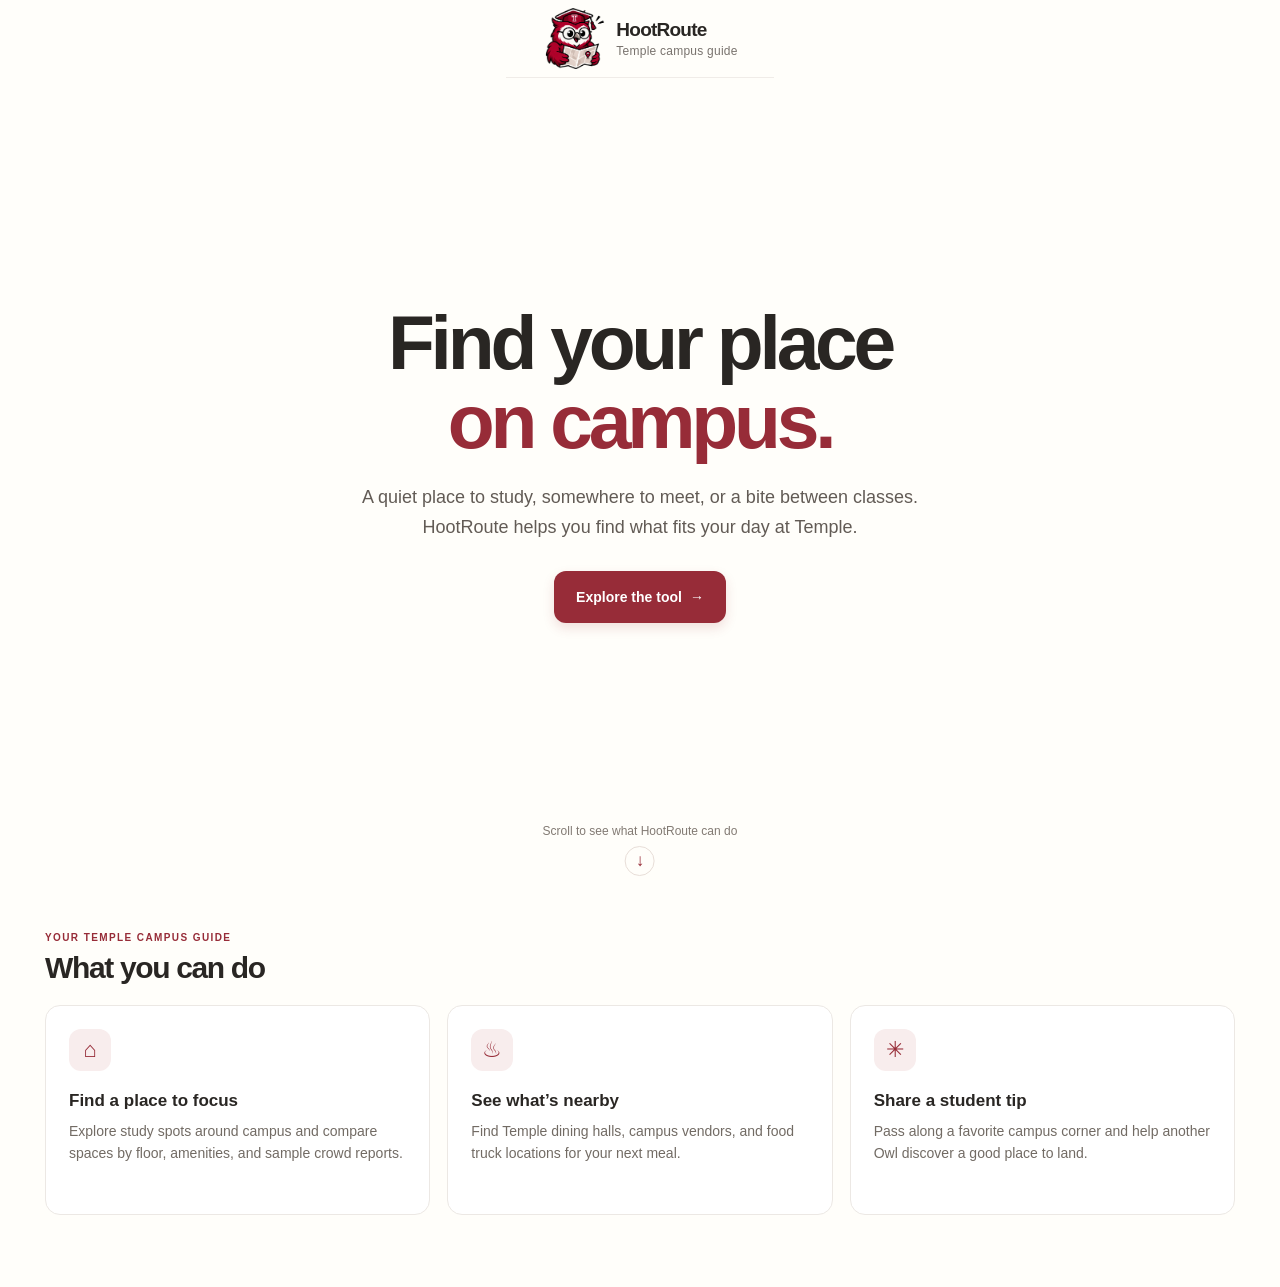
==== commit 984dc637: "logo added" ====
--- a/index.html
+++ b/index.html
@@ -6,13 +6,13 @@
     <meta name="theme-color" content="#972c38" />
     <meta name="description" content="Explore study spots, dining, and student recommendations around Temple University with HootRoute." />
     <title>HootRoute — Your Temple campus guide</title>
-    <link rel="stylesheet" href="styles.css" />
+    <link rel="stylesheet" href="styles.css?v=hootroute-layout" />
   </head>
   <body class="landing-page">
     <header class="site-header landing-header">
       <a class="brand" href="index.html" aria-label="HootRoute home">
         <span class="brand-mark" aria-hidden="true">
-          <img src="assets/hoot-route-logo-1.svg" alt="" />
+          <img src="logo.png" alt="" />
         </span>
         <span class="brand-copy"><strong>HootRoute</strong><small>Temple campus guide</small></span>
       </a>
--- a/styles.css
+++ b/styles.css
@@ -29,11 +29,11 @@
 
 .site-header { height: 78px; border-bottom: 1px solid #f0ece8; padding: 0 max(36px, calc((100vw - 1376px) / 2)); display: flex; align-items: center; justify-content: space-between; background: rgba(255,254,250,.92); position: relative; z-index: 5; }
 .brand { display: inline-flex; align-items: center; gap: 10px; text-decoration: none; color: var(--ink); }
-.brand-mark { display: grid; place-items: center; width: 43px; height: 43px; color: var(--temple); background: #f8eded; border-radius: 14px; }
-.brand-mark img { width: 34px; height: 34px; }
+.brand-mark { display: grid; place-items: center; width: 64px; height: 64px; color: var(--temple); background: transparent; border-radius: 0; overflow: visible; }
+.brand-mark img { width: 100%; height: 100%; display: block; object-fit: contain; }
 .brand-copy { display: flex; flex-direction: column; line-height: 1.1; }
-.brand-copy strong { font: 800 17px/1.2 'Manrope', sans-serif; letter-spacing: -.04em; }
-.brand-copy small { margin-top: 4px; font-size: 10px; color: var(--muted); letter-spacing: .02em; }
+.brand-copy strong { font: 800 20px/1.2 'Manrope', sans-serif; letter-spacing: -.04em; }
+.brand-copy small { margin-top: 4px; font-size: 11px; color: var(--muted); letter-spacing: .02em; }
 .header-actions { display: flex; align-items: center; gap: 14px; }
 .text-button, .button { border: 0; cursor: pointer; display: inline-flex; align-items: center; justify-content: center; gap: 8px; text-decoration: none; transition: background .15s ease, border .15s ease, transform .15s ease; }
 .text-button { background: none; color: #5f5954; font-size: 13px; font-weight: 600; padding: 11px 9px; border-radius: 10px; }
